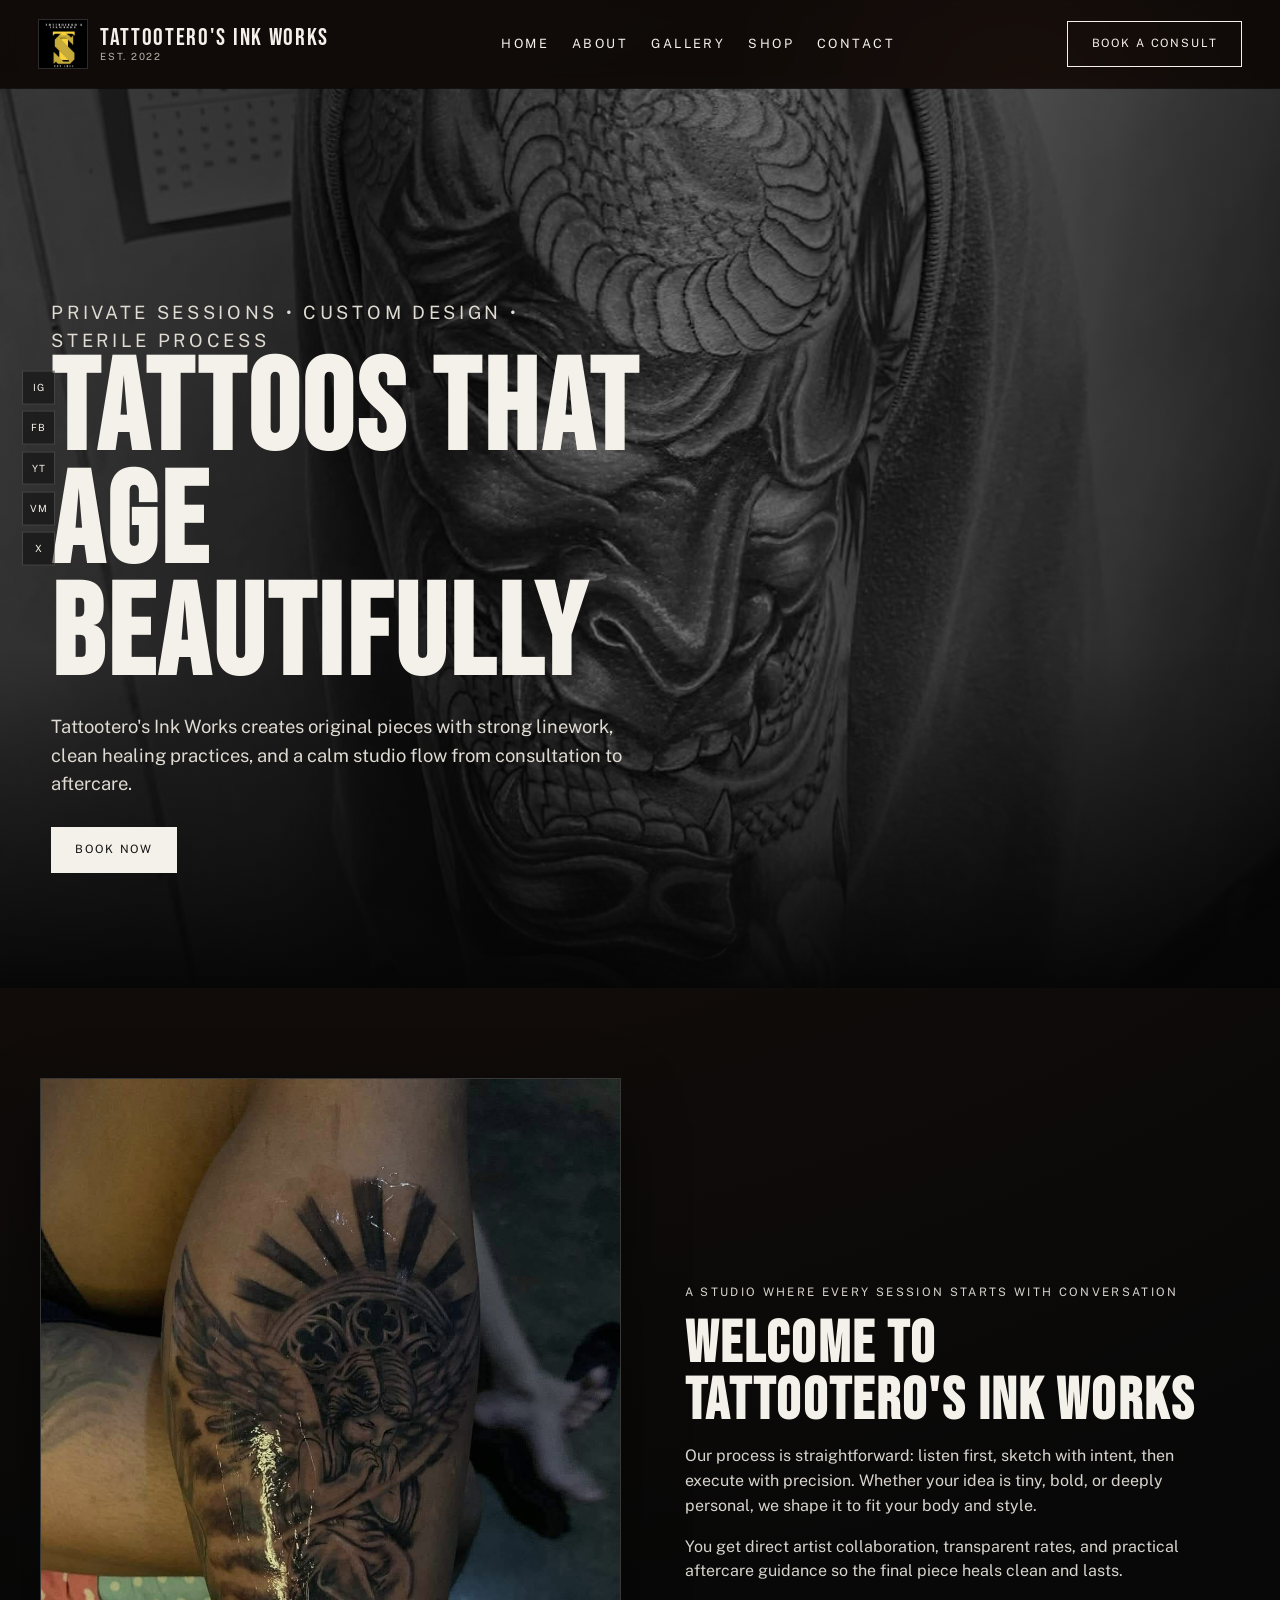
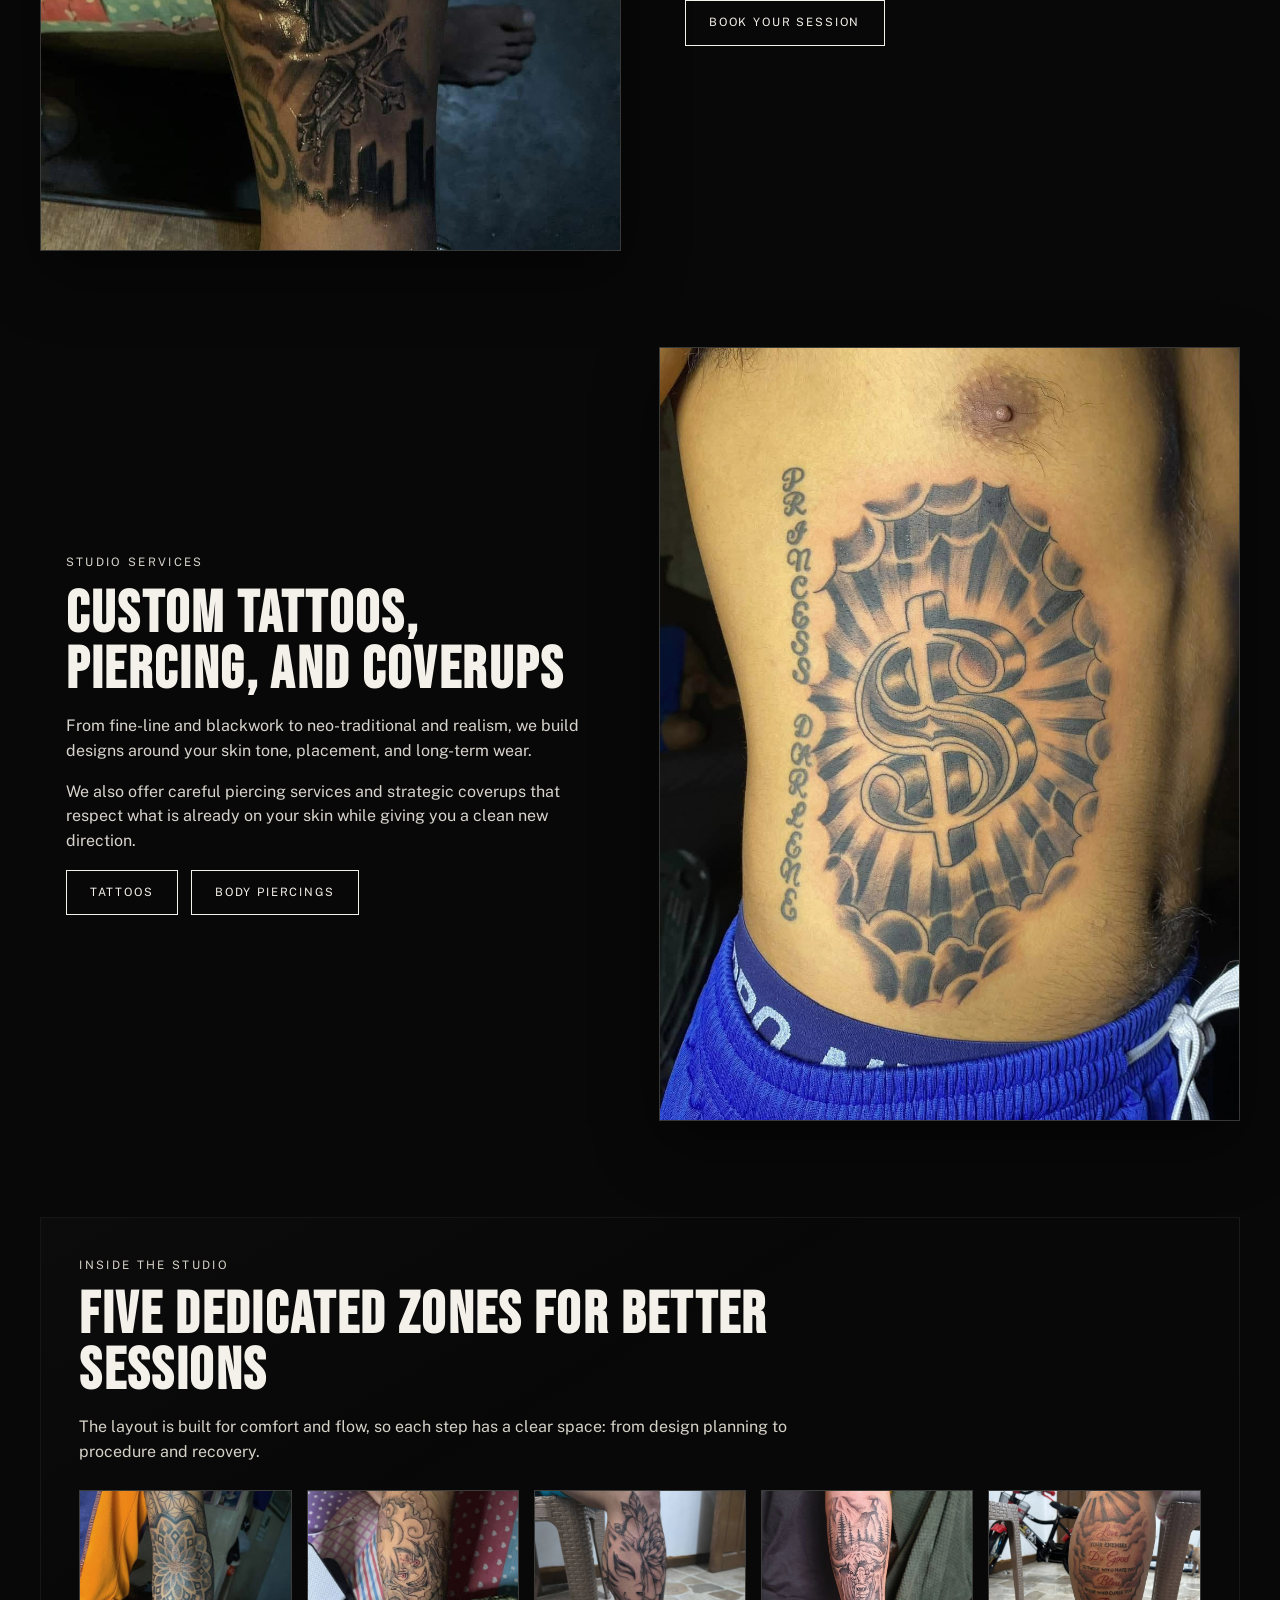
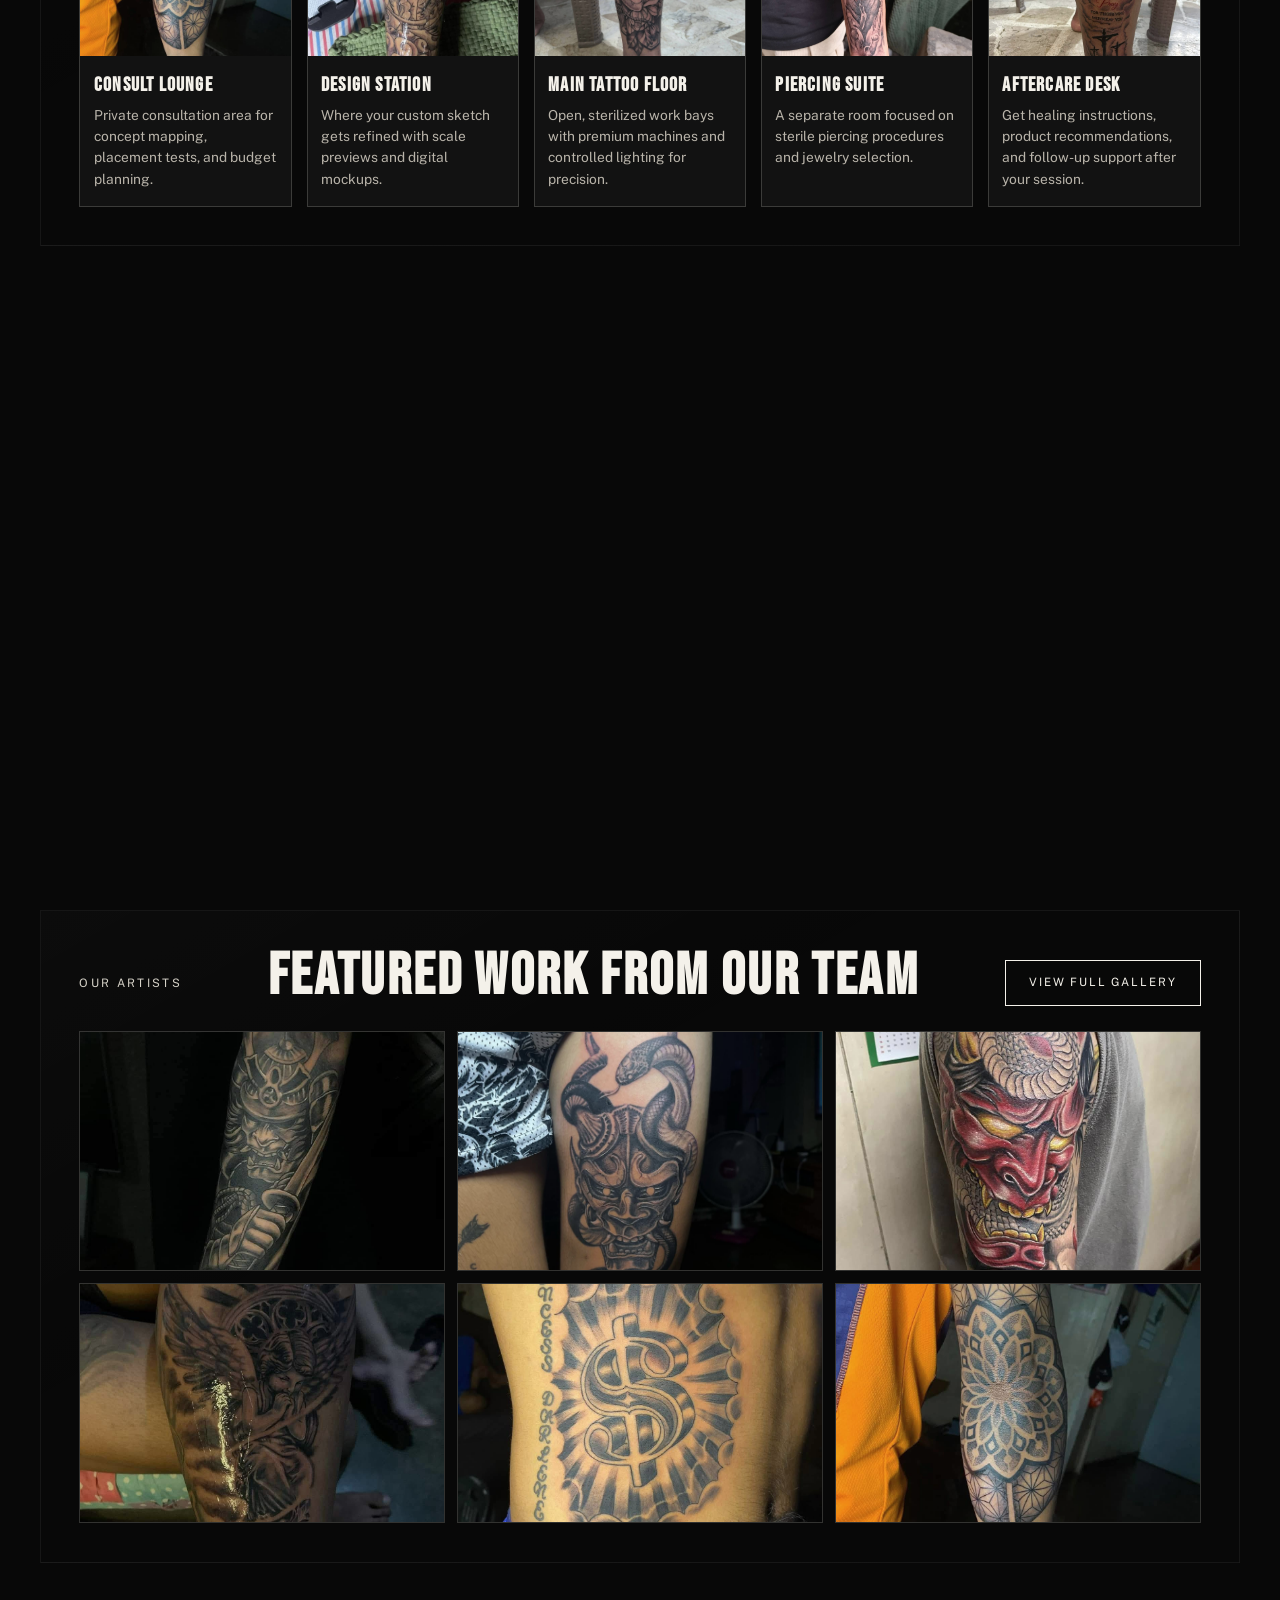
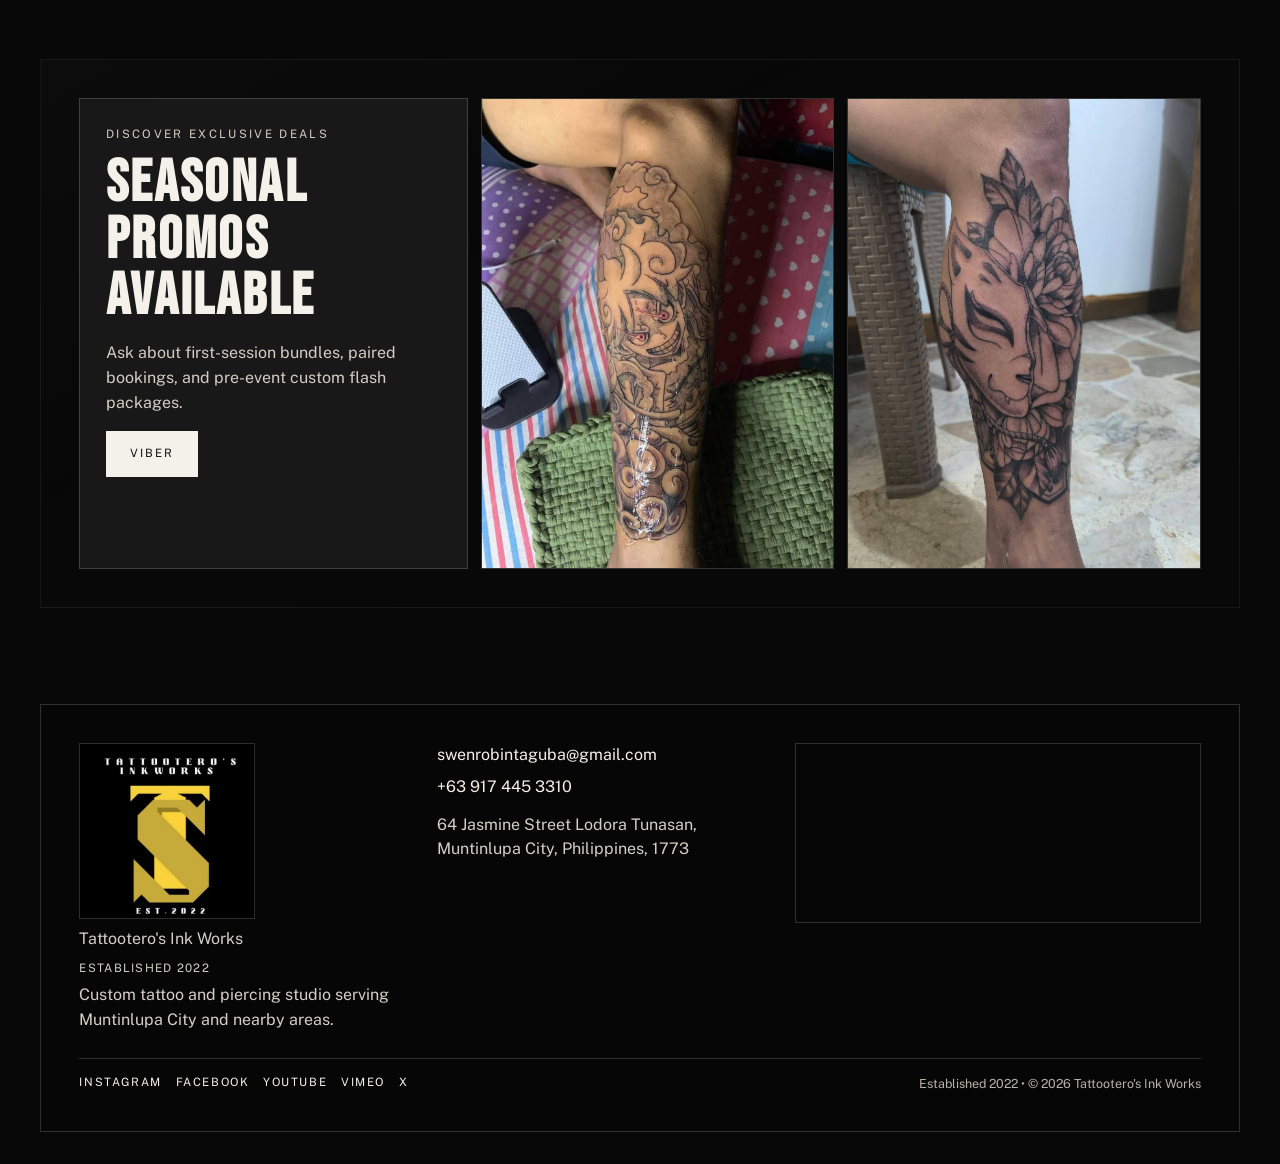
==== swen_tatts/index.html @ 1610db6c "Add files via upload" ====
<!DOCTYPE html>
<html lang="en">
<head>
  <meta charset="UTF-8" />
  <meta name="viewport" content="width=device-width, initial-scale=1.0" />
  <title>Tattootero's Ink Works</title>
  <meta name="description" content="Tattootero's Ink Works - award-winning tattoo artistry and studio services." />
  <link rel="preconnect" href="https://fonts.googleapis.com" />
  <link rel="preconnect" href="https://fonts.gstatic.com" crossorigin />
  <link href="https://fonts.googleapis.com/css2?family=Bebas+Neue&family=Public+Sans:wght@300;400;500;700&display=swap" rel="stylesheet" />
  <link rel="stylesheet" href="styles.css" />
</head>
<body>
  <div class="ambient-glow" aria-hidden="true"></div>

  <header class="site-header">
    <a class="brand" href="#home">
      <img class="brand-logo" src="images/logo.jpg" alt="Tattootero's Ink Works logo" />
      <span class="brand-text">
        <span class="brand-name">Tattootero's Ink Works</span>
        <span class="brand-est">Est. 2022</span>
      </span>
    </a>

    <button class="menu-toggle" type="button" aria-expanded="false" aria-controls="site-nav">
      <span></span>
      <span></span>
      <span></span>
      <span class="menu-label">Menu</span>
    </button>

    <nav class="site-nav" id="site-nav" aria-label="Main">
      <a href="#home">Home</a>
      <a href="#about">About</a>
      <a href="#gallery">Gallery</a>
      <a href="#shop">Shop</a>
      <a href="#contact">Contact</a>
    </nav>

    <a class="btn btn-outline header-cta" href="#contact">Book A Consult</a>
  </header>

  <ul class="social-rail" aria-label="Social links">
    <li><a href="#" aria-label="Instagram">IG</a></li>
    <li><a href="https://www.facebook.com/profile.php?id=61572030596200" aria-label="Facebook">FB</a></li>
    <li><a href="#" aria-label="YouTube">YT</a></li>
    <li><a href="#" aria-label="Vimeo">VM</a></li>
    <li><a href="#" aria-label="X">X</a></li>
  </ul>

  <main>
    <section class="hero" id="home">
      <img
        class="hero-image"
        src="images/previous%20works/1.jpg"
        alt="Studio hero visual"
      />
      <div class="hero-overlay"></div>
      <div class="hero-content">
        <p class="eyebrow">Private Sessions • Custom Design • Sterile Process</p>
        <h1>Tattoos That Age<br />Beautifully</h1>
        <p>
          Tattootero's Ink Works creates original pieces with strong linework, clean healing practices, and a calm studio flow
          from consultation to aftercare.
        </p>
        <a class="btn btn-primary" href="#contact">Book Now</a>
      </div>
    </section>

    <section class="about split reveal" id="about">
      <figure class="panel-photo">
        <img
          src="images/previous%20works/2.jpg"
          alt="Portrait in studio"
        />
      </figure>
      <div class="panel-copy">
        <p class="section-tag">A Studio Where Every Session Starts With Conversation</p>
        <h2>Welcome To Tattootero's Ink Works</h2>
        <p>
          Our process is straightforward: listen first, sketch with intent, then execute with precision. Whether your idea is tiny,
          bold, or deeply personal, we shape it to fit your body and style.
        </p>
        <p>
          You get direct artist collaboration, transparent rates, and practical aftercare guidance so the final piece heals clean and
          lasts.
        </p>
        <a class="btn btn-outline" href="#contact">Book Your Session</a>
      </div>
    </section>

    <section class="services split reverse reveal">
      <figure class="panel-photo">
        <img
          src="images/previous%20works/3.jpg"
          alt="Tattoo session close-up"
        />
      </figure>
      <div class="panel-copy">
        <p class="section-tag">Studio Services</p>
        <h2>Custom Tattoos, Piercing, And Coverups</h2>
        <p>
          From fine-line and blackwork to neo-traditional and realism, we build designs around your skin tone, placement, and long-term
          wear.
        </p>
        <p>
          We also offer careful piercing services and strategic coverups that respect what is already on your skin while giving you
          a clean new direction.
        </p>
        <div class="button-row">
          <a class="btn btn-outline" href="#gallery">Tattoos</a>
          <a class="btn btn-outline" href="#gallery">Body Piercings</a>
        </div>
      </div>
    </section>

    <section class="studios reveal" id="studios">
      <div class="section-head">
        <p class="section-tag">Inside The Studio</p>
        <h2>Five Dedicated Zones For Better Sessions</h2>
        <p>
          The layout is built for comfort and flow, so each step has a clear space: from design planning to procedure and recovery.
        </p>
      </div>

      <div class="studio-grid">
        <article class="studio-card">
          <img src="images/previous%20works/4.jpg" alt="Consult lounge" />
          <h3>Consult Lounge</h3>
          <p>Private consultation area for concept mapping, placement tests, and budget planning.</p>
        </article>
        <article class="studio-card">
          <img src="images/previous%20works/5.jpg" alt="Design station" />
          <h3>Design Station</h3>
          <p>Where your custom sketch gets refined with scale previews and digital mockups.</p>
        </article>
        <article class="studio-card">
          <img src="images/previous%20works/6.jpg" alt="Main tattoo floor" />
          <h3>Main Tattoo Floor</h3>
          <p>Open, sterilized work bays with premium machines and controlled lighting for precision.</p>
        </article>
        <article class="studio-card">
          <img src="images/previous%20works/7.jpg" alt="Piercing suite" />
          <h3>Piercing Suite</h3>
          <p>A separate room focused on sterile piercing procedures and jewelry selection.</p>
        </article>
        <article class="studio-card">
          <img src="images/previous%20works/8.jpg" alt="Aftercare counter" />
          <h3>Aftercare Desk</h3>
          <p>Get healing instructions, product recommendations, and follow-up support after your session.</p>
        </article>
      </div>
    </section>

    <section class="shop-highlight reveal" id="shop">
      <div class="shop-copy">
        <p class="section-tag">In-House Shop</p>
        <h2>Aftercare Kits, Apparel, And Gift Cards</h2>
        <p>Grab essentials that protect your new ink and limited merch drops made for collectors.</p>
        <a class="btn btn-primary" href="#contact">Shop</a>
      </div>
      <div class="shop-mosaic">
        <img src="images/previous%20works/9.jpg" alt="Merch display" />
        <img src="images/previous%20works/10.jpg" alt="Aftercare products" />
        <img src="images/previous%20works/11.jpg" alt="Ink and accessories" />
        <img src="images/previous%20works/12.jpg" alt="Retail shelf" />
      </div>
    </section>

    <section class="artists reveal" id="gallery">
      <div class="section-head artists-head">
        <p class="section-tag">Our Artists</p>
        <h2>Featured Work From Our Team</h2>
        <a class="btn btn-outline" href="#">View Full Gallery</a>
      </div>
      <div class="artist-grid">
        <img src="images/previous%20works/13.jpg" alt="Tattoo artwork 1" />
        <img src="images/previous%20works/14.jpg" alt="Tattoo artwork 2" />
        <img src="images/previous%20works/1.jpg" alt="Tattoo artwork 3" />
        <img src="images/previous%20works/2.jpg" alt="Tattoo artwork 4" />
        <img src="images/previous%20works/3.jpg" alt="Tattoo artwork 5" />
        <img src="images/previous%20works/4.jpg" alt="Tattoo artwork 6" />
      </div>
    </section>

    <section class="promo reveal">
      <div class="promo-card">
        <p class="section-tag">Discover Exclusive Deals</p>
        <h2>Seasonal Promos Available</h2>
        <p>Ask about first-session bundles, paired bookings, and pre-event custom flash packages.</p>
        <a class="btn btn-primary" href="tel:+639174453310">Viber</a>
      </div>
      <img src="images/previous%20works/5.jpg" alt="Tattoo promo visual" />
      <img src="images/previous%20works/6.jpg" alt="Tattoo promo visual 2" />
    </section>
  </main>

  <footer class="site-footer" id="contact">
    <div class="footer-brand">
      <img class="brand-logo footer-logo" src="images/logo.jpg" alt="Tattootero's Ink Works logo" />
      <p>Tattootero's Ink Works</p>
      <p class="footer-est">Established 2022</p>
      <p class="footer-small">Custom tattoo and piercing studio serving Muntinlupa City and nearby areas.</p>
    </div>

    <div class="footer-contact">
      <a href="mailto:swenrobintaguba@gmail.com">swenrobintaguba@gmail.com</a>
      <a href="tel:+639174453310">+63 917 445 3310</a>
      <p>64 Jasmine Street Lodora Tunasan, Muntinlupa City, Philippines, 1773</p>
    </div>

    <iframe
      title="Studio location map"
      src="https://www.google.com/maps?q=64%20Jasmine%20Street%20Lodora%20Tunasan%20Muntinlupa%20City%20Philippines%201773&output=embed"
      loading="lazy"
      referrerpolicy="no-referrer-when-downgrade"
    ></iframe>

    <div class="footer-meta">
      <ul aria-label="Social links">
        <li><a href="#">Instagram</a></li>
        <li><a href="https://www.facebook.com/profile.php?id=61572030596200">Facebook</a></li>
        <li><a href="#">YouTube</a></li>
        <li><a href="#">Vimeo</a></li>
        <li><a href="#">X</a></li>
      </ul>
      <p>Established 2022 • © <span id="year"></span> Tattootero's Ink Works</p>
    </div>
  </footer>

  <script src="script.js"></script>
</body>
</html>
---- swen_tatts/styles.css ----
:root {
  --bg: #080808;
  --panel: #121212;
  --panel-soft: #181818;
  --ink: #f4f1ea;
  --muted: #b9b4aa;
  --accent: #be623c;
  --line: rgba(244, 241, 234, 0.18);
  --shadow: 0 24px 60px rgba(0, 0, 0, 0.45);
  --display: "Bebas Neue", Impact, sans-serif;
  --body: "Public Sans", "Segoe UI", sans-serif;
}

* {
  box-sizing: border-box;
}

html {
  scroll-behavior: smooth;
}

body {
  margin: 0;
  font-family: var(--body);
  color: var(--ink);
  background: radial-gradient(circle at 20% -10%, #26160f 0%, var(--bg) 34%),
    linear-gradient(130deg, #0d0d0d 0%, #050505 60%);
  line-height: 1.55;
  overflow-x: hidden;
}

img {
  max-width: 100%;
  display: block;
}

a {
  color: inherit;
  text-decoration: none;
}

.ambient-glow {
  position: fixed;
  inset: 0;
  pointer-events: none;
  background:
    radial-gradient(circle at 80% 12%, rgba(190, 98, 60, 0.15), transparent 24%),
    radial-gradient(circle at 8% 70%, rgba(190, 98, 60, 0.08), transparent 28%);
  z-index: -1;
}

.site-header {
  position: fixed;
  top: 0;
  left: 0;
  width: 100%;
  display: grid;
  grid-template-columns: auto 1fr auto;
  align-items: center;
  gap: 1.2rem;
  padding: 1.2rem clamp(1.1rem, 3vw, 3.2rem);
  border-bottom: 1px solid transparent;
  background: rgba(7, 7, 7, 0.55);
  backdrop-filter: blur(8px);
  z-index: 30;
  transition: border-color 0.25s ease, background-color 0.25s ease;
}

.site-header.scrolled {
  background: rgba(5, 5, 5, 0.88);
  border-bottom-color: var(--line);
}

.brand {
  display: inline-flex;
  align-items: center;
  gap: 0.75rem;
  letter-spacing: 0.04em;
}

.brand-logo {
  display: block;
  width: 3.1rem;
  aspect-ratio: 1;
  object-fit: cover;
  border: 1px solid var(--line);
  background: #000;
}

.brand-text {
  display: grid;
  gap: 0.1rem;
  line-height: 1;
}

.brand-name {
  font-family: var(--display);
  font-size: clamp(1.15rem, 1.9vw, 1.5rem);
  letter-spacing: 0.07em;
}

.brand-est {
  text-transform: uppercase;
  letter-spacing: 0.18em;
  font-size: 0.62rem;
  color: var(--muted);
}

.site-nav {
  justify-self: center;
  display: inline-flex;
  align-items: center;
  gap: clamp(0.8rem, 1.8vw, 2rem);
  text-transform: uppercase;
  font-size: 0.8rem;
  letter-spacing: 0.19em;
}

.site-nav a {
  position: relative;
  padding: 0.3rem 0;
}

.site-nav a::after {
  content: "";
  position: absolute;
  left: 0;
  bottom: 0;
  width: 100%;
  height: 1px;
  background: var(--ink);
  transform: scaleX(0);
  transform-origin: left;
  transition: transform 0.25s ease;
}

.site-nav a:hover::after,
.site-nav a:focus-visible::after {
  transform: scaleX(1);
}

.menu-toggle {
  display: none;
  background: none;
  border: 0;
  color: var(--ink);
  padding: 0.2rem;
  align-items: center;
  gap: 0.35rem;
  cursor: pointer;
}

.menu-toggle span {
  display: block;
  width: 1.4rem;
  height: 2px;
  background: var(--ink);
}

.menu-toggle .menu-label {
  width: auto;
  height: auto;
  background: none;
  font-size: 0.78rem;
  text-transform: uppercase;
  letter-spacing: 0.12em;
}

.btn {
  display: inline-block;
  border: 1px solid var(--ink);
  padding: 0.8rem 1.45rem;
  text-transform: uppercase;
  letter-spacing: 0.16em;
  font-size: 0.72rem;
  transition: transform 0.2s ease, background-color 0.2s ease, border-color 0.2s ease;
}

.btn:hover,
.btn:focus-visible {
  transform: translateY(-2px);
}

.btn-primary {
  background: var(--ink);
  color: #111;
  border-color: var(--ink);
}

.btn-primary:hover,
.btn-primary:focus-visible {
  background: var(--accent);
  border-color: var(--accent);
  color: var(--ink);
}

.btn-outline {
  background: transparent;
  color: var(--ink);
}

.header-cta {
  justify-self: end;
}

.social-rail {
  list-style: none;
  margin: 0;
  padding: 0;
  position: fixed;
  top: 52%;
  left: clamp(0.4rem, 1.7vw, 1.6rem);
  transform: translateY(-50%);
  z-index: 20;
  display: grid;
  gap: 0.42rem;
}

.social-rail a {
  width: 2.1rem;
  aspect-ratio: 1;
  border: 1px solid var(--line);
  display: grid;
  place-items: center;
  font-size: 0.62rem;
  letter-spacing: 0.08em;
  background: rgba(10, 10, 10, 0.5);
  transition: border-color 0.2s ease, color 0.2s ease, transform 0.2s ease;
}

.social-rail a:hover,
.social-rail a:focus-visible {
  border-color: var(--accent);
  color: var(--accent);
  transform: translateX(3px);
}

main {
  padding-top: 5.5rem;
}

section {
  width: min(1200px, calc(100% - 2rem));
  margin-inline: auto;
  margin-bottom: clamp(4rem, 8vw, 6rem);
}

.hero {
  position: relative;
  width: 100%;
  max-width: none;
  min-height: min(100vh, 900px);
  margin-bottom: clamp(4.5rem, 7vw, 6rem);
  display: grid;
  align-items: end;
  padding: clamp(5rem, 9vw, 8rem) clamp(1rem, 4vw, 5.8rem);
  isolation: isolate;
  overflow: hidden;
}

.hero::after {
  content: "";
  position: absolute;
  inset: auto 0 0;
  height: 38%;
  background: linear-gradient(180deg, transparent 0%, rgba(5, 5, 5, 0.95) 100%);
  z-index: -1;
}

.hero-image,
.hero-overlay {
  position: absolute;
  inset: 0;
  width: 100%;
  height: 100%;
}

.hero-image {
  object-fit: cover;
  filter: grayscale(100%) contrast(1.05);
  z-index: -3;
}

.hero-overlay {
  z-index: -2;
  background: linear-gradient(100deg, rgba(6, 6, 6, 0.78) 20%, rgba(6, 6, 6, 0.55) 50%, rgba(6, 6, 6, 0.86) 100%);
}

.hero-content {
  max-width: 760px;
}

.eyebrow,
.section-tag {
  margin: 0 0 0.85rem;
  text-transform: uppercase;
  font-size: 0.73rem;
  letter-spacing: 0.2em;
  color: var(--muted);
}

.hero h1 {
  margin: 0;
  font-family: var(--display);
  text-transform: uppercase;
  font-size: clamp(3.2rem, 10vw, 8.2rem);
  line-height: 0.88;
  letter-spacing: 0.03em;
  text-wrap: balance;
}

.hero p {
  margin: 1.2rem 0 0;
  width: min(52ch, 100%);
  font-size: clamp(0.98rem, 1.45vw, 1.15rem);
  color: #dfdbd2;
}

.hero .btn {
  margin-top: 1.8rem;
}

.split {
  display: grid;
  grid-template-columns: 1fr 1fr;
  gap: clamp(1.3rem, 3vw, 3rem);
  align-items: center;
}

.split.reverse {
  direction: rtl;
}

.split.reverse > * {
  direction: ltr;
}

.panel-photo {
  margin: 0;
  min-height: 420px;
  border: 1px solid var(--line);
  background: #0f0f0f;
  overflow: hidden;
  box-shadow: var(--shadow);
}

.panel-photo img {
  width: 100%;
  height: 100%;
  object-fit: cover;
  filter: saturate(0.82);
}

.panel-copy {
  padding: clamp(1rem, 2vw, 1.8rem);
}

.panel-copy h2,
.section-head h2,
.shop-copy h2,
.promo-card h2 {
  margin: 0 0 0.9rem;
  font-family: var(--display);
  text-transform: uppercase;
  letter-spacing: 0.04em;
  font-size: clamp(2rem, 5vw, 3.7rem);
  line-height: 0.95;
}

.panel-copy p {
  margin: 0 0 1rem;
  color: #d8d4cd;
}

.button-row {
  display: flex;
  gap: 0.8rem;
  flex-wrap: wrap;
}

.studios,
.artists,
.shop-highlight,
.promo {
  background: linear-gradient(150deg, rgba(255, 255, 255, 0.02), transparent 40%);
  border: 1px solid rgba(255, 255, 255, 0.06);
  padding: clamp(1.3rem, 3vw, 2.5rem);
}

.section-head {
  max-width: 740px;
  margin-bottom: 1.6rem;
}

.section-head p {
  margin-top: 0;
  color: #d6d2c8;
}

.studio-grid {
  display: grid;
  grid-template-columns: repeat(5, minmax(0, 1fr));
  gap: 0.9rem;
}

.studio-card {
  background: var(--panel);
  border: 1px solid var(--line);
  overflow: hidden;
}

.studio-card img {
  height: 165px;
  width: 100%;
  object-fit: cover;
  filter: grayscale(15%);
}

.studio-card h3 {
  margin: 0.85rem 0 0.25rem;
  padding-inline: 0.85rem;
  font-family: var(--display);
  letter-spacing: 0.06em;
  font-size: 1.25rem;
  text-transform: uppercase;
}

.studio-card p {
  margin: 0 0 1rem;
  padding-inline: 0.85rem;
  color: var(--muted);
  font-size: 0.86rem;
}

.shop-highlight {
  display: grid;
  grid-template-columns: 0.95fr 1.05fr;
  gap: 1.4rem;
  align-items: center;
}

.shop-copy p {
  color: #d6d1c8;
}

.shop-mosaic {
  display: grid;
  grid-template-columns: repeat(2, minmax(0, 1fr));
  gap: 0.8rem;
}

.shop-mosaic img {
  height: 190px;
  width: 100%;
  object-fit: cover;
  border: 1px solid var(--line);
}

.artists-head {
  display: flex;
  align-items: end;
  justify-content: space-between;
  gap: 1rem;
  max-width: none;
}

.artists-head h2 {
  margin-bottom: 0;
}

.artist-grid {
  display: grid;
  grid-template-columns: repeat(3, minmax(0, 1fr));
  gap: 0.75rem;
}

.artist-grid img {
  height: 240px;
  width: 100%;
  object-fit: cover;
  border: 1px solid var(--line);
  filter: grayscale(14%);
}

.promo {
  display: grid;
  grid-template-columns: 1.1fr 1fr 1fr;
  gap: 0.8rem;
  align-items: stretch;
}

.promo-card {
  background: var(--panel-soft);
  border: 1px solid var(--line);
  padding: clamp(1rem, 2vw, 1.7rem);
}

.promo p {
  color: #d2cec4;
}

.promo img {
  width: 100%;
  min-height: 100%;
  object-fit: cover;
  border: 1px solid var(--line);
}

.site-footer {
  width: min(1200px, calc(100% - 2rem));
  margin: 0 auto 2rem;
  padding: clamp(1.4rem, 3vw, 2.6rem);
  border: 1px solid var(--line);
  display: grid;
  grid-template-columns: 1fr 1fr 1.2fr;
  gap: 1.2rem;
  background: rgba(7, 7, 7, 0.7);
}

.footer-brand p,
.footer-contact p {
  margin: 0.4rem 0;
  color: #d5d0c7;
}

.footer-logo {
  width: min(11rem, 100%);
  height: auto;
  margin-bottom: 0.5rem;
}

.footer-est {
  letter-spacing: 0.11em;
  text-transform: uppercase;
  font-size: 0.73rem;
  color: var(--muted);
}

.footer-small {
  max-width: 34ch;
  color: var(--muted);
}

.footer-contact {
  display: grid;
  align-content: start;
  gap: 0.35rem;
}

.footer-contact a {
  width: fit-content;
  border-bottom: 1px solid transparent;
}

.footer-contact a:hover,
.footer-contact a:focus-visible {
  border-bottom-color: var(--accent);
}

.site-footer iframe {
  width: 100%;
  min-height: 180px;
  border: 1px solid var(--line);
  filter: grayscale(100%) contrast(0.95);
}

.footer-meta {
  grid-column: 1 / -1;
  border-top: 1px solid var(--line);
  padding-top: 0.9rem;
  display: flex;
  align-items: center;
  justify-content: space-between;
  gap: 0.9rem;
}

.footer-meta ul {
  margin: 0;
  padding: 0;
  list-style: none;
  display: flex;
  gap: 0.85rem;
  flex-wrap: wrap;
}

.footer-meta li {
  text-transform: uppercase;
  font-size: 0.72rem;
  letter-spacing: 0.14em;
}

.footer-meta p {
  margin: 0;
  font-size: 0.78rem;
  color: var(--muted);
}

.reveal {
  opacity: 1;
  transform: translateY(0);
  transition: opacity 0.7s ease, transform 0.7s ease;
}

.js .reveal {
  opacity: 0;
  transform: translateY(36px);
}

.js .reveal.in-view {
  opacity: 1;
  transform: translateY(0);
}

.hero-content > * {
  opacity: 0;
  transform: translateY(20px);
  transition: transform 0.55s ease, opacity 0.55s ease;
}

body.loaded .hero-content > * {
  opacity: 1;
  transform: translateY(0);
}

body.loaded .hero-content > *:nth-child(1) {
  transition-delay: 0.08s;
}

body.loaded .hero-content > *:nth-child(2) {
  transition-delay: 0.16s;
}

body.loaded .hero-content > *:nth-child(3) {
  transition-delay: 0.24s;
}

body.loaded .hero-content > *:nth-child(4) {
  transition-delay: 0.32s;
}

@media (max-width: 1100px) {
  .studio-grid {
    grid-template-columns: repeat(3, minmax(0, 1fr));
  }

  .promo {
    grid-template-columns: 1fr;
  }

  .promo img {
    height: 260px;
  }

  .site-footer {
    grid-template-columns: 1fr 1fr;
  }
}

@media (max-width: 860px) {
  .site-header {
    grid-template-columns: auto auto;
  }

  .menu-toggle {
    display: inline-flex;
    justify-self: end;
    flex-direction: column;
  }

  .brand-est {
    display: none;
  }

  .header-cta {
    display: none;
  }

  .site-nav {
    position: absolute;
    left: 0;
    top: 100%;
    width: 100%;
    background: rgba(5, 5, 5, 0.97);
    border-bottom: 1px solid var(--line);
    display: grid;
    justify-items: start;
    gap: 0;
    max-height: 0;
    overflow: hidden;
    transition: max-height 0.35s ease;
  }

  .site-nav a {
    width: 100%;
    padding: 0.95rem 1.15rem;
    border-top: 1px solid rgba(255, 255, 255, 0.08);
  }

  .site-nav.open {
    max-height: 340px;
  }

  .hero {
    min-height: 85vh;
  }

  .split,
  .shop-highlight,
  .artists-head,
  .artist-grid,
  .site-footer {
    grid-template-columns: 1fr;
  }

  .artists-head {
    align-items: start;
  }

  .studio-grid {
    grid-template-columns: repeat(2, minmax(0, 1fr));
  }

  .social-rail {
    left: auto;
    right: 0.7rem;
    top: auto;
    bottom: 0.8rem;
    transform: none;
    display: flex;
  }

  .social-rail a {
    width: 1.7rem;
  }
}

@media (max-width: 540px) {
  main {
    padding-top: 4.8rem;
  }

  section {
    width: min(1200px, calc(100% - 1.1rem));
    margin-bottom: 2.9rem;
  }

  .hero h1 {
    font-size: clamp(2.6rem, 16vw, 4rem);
  }

  .brand-logo {
    width: 2.55rem;
  }

  .brand-name {
    font-size: 0.95rem;
    letter-spacing: 0.05em;
  }

  .panel-photo {
    min-height: 280px;
  }

  .studio-grid {
    grid-template-columns: 1fr;
  }

  .artist-grid img,
  .promo img {
    height: 190px;
  }
}
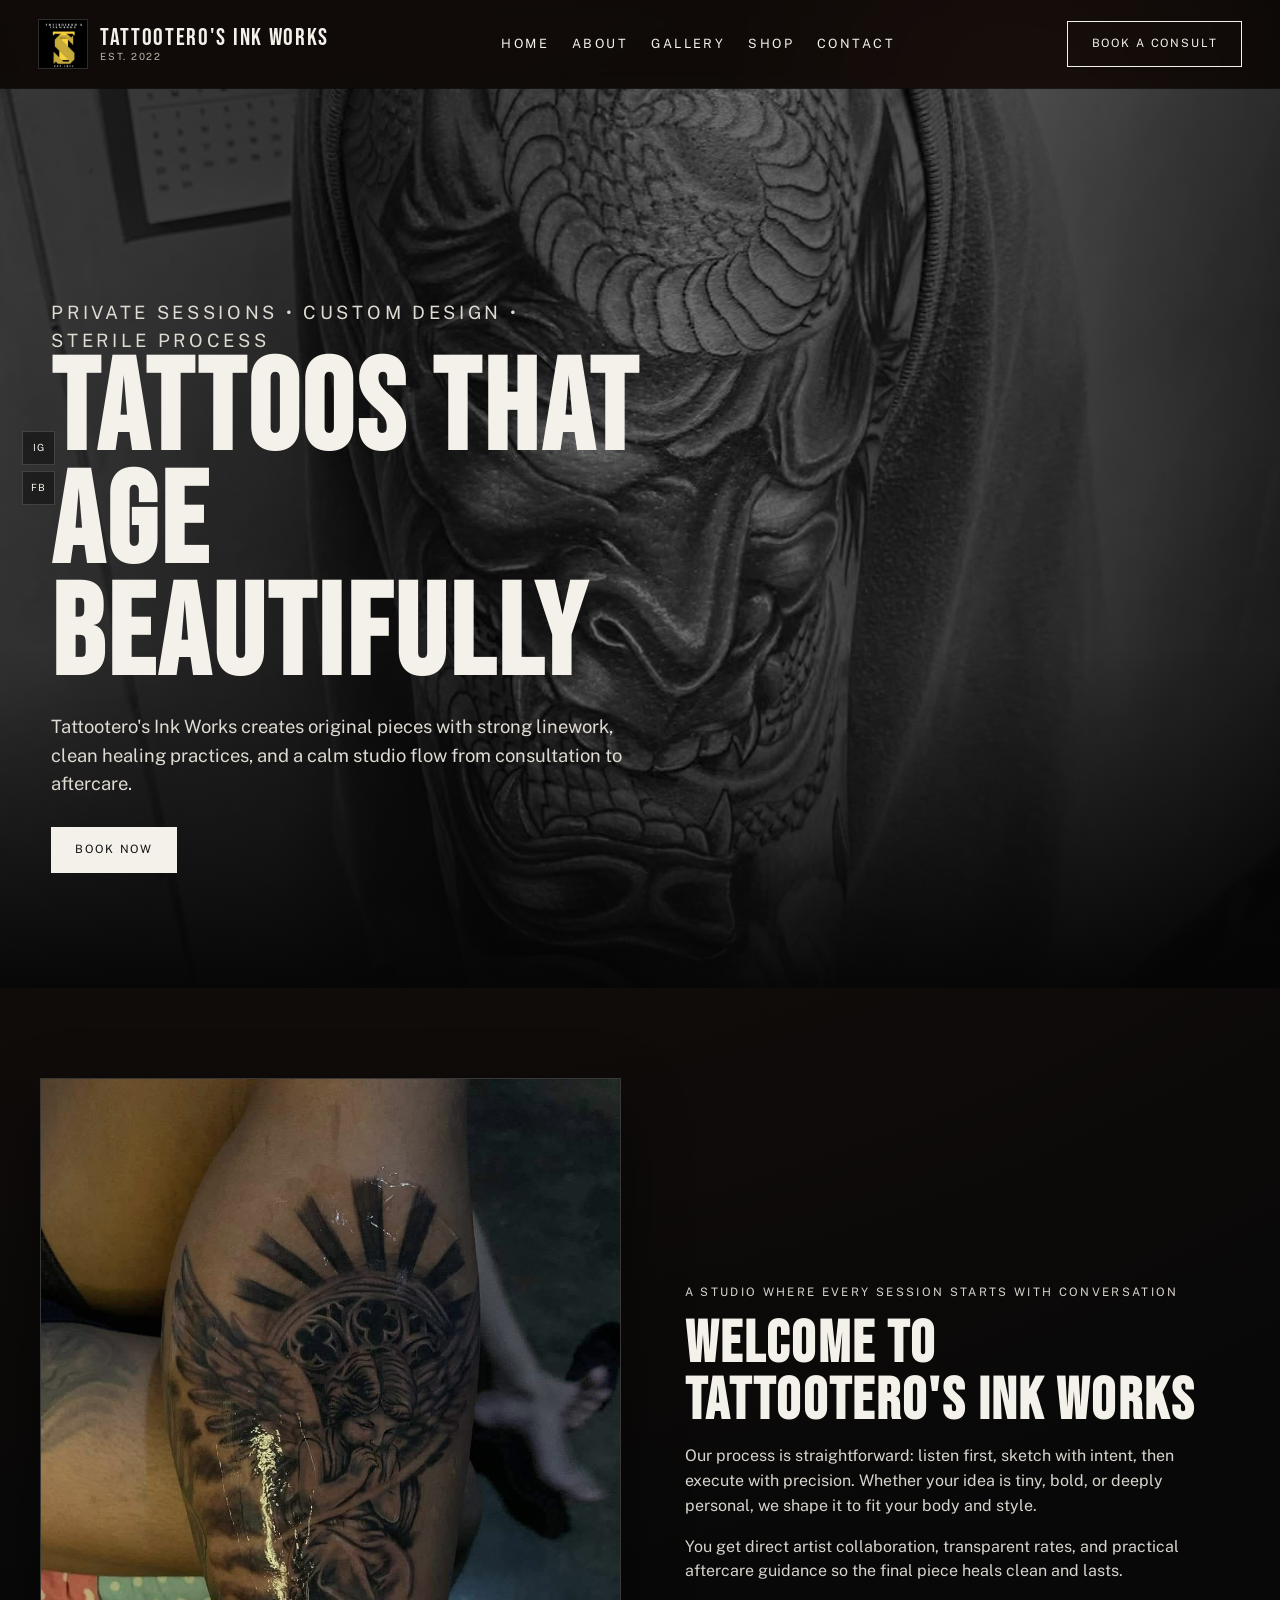
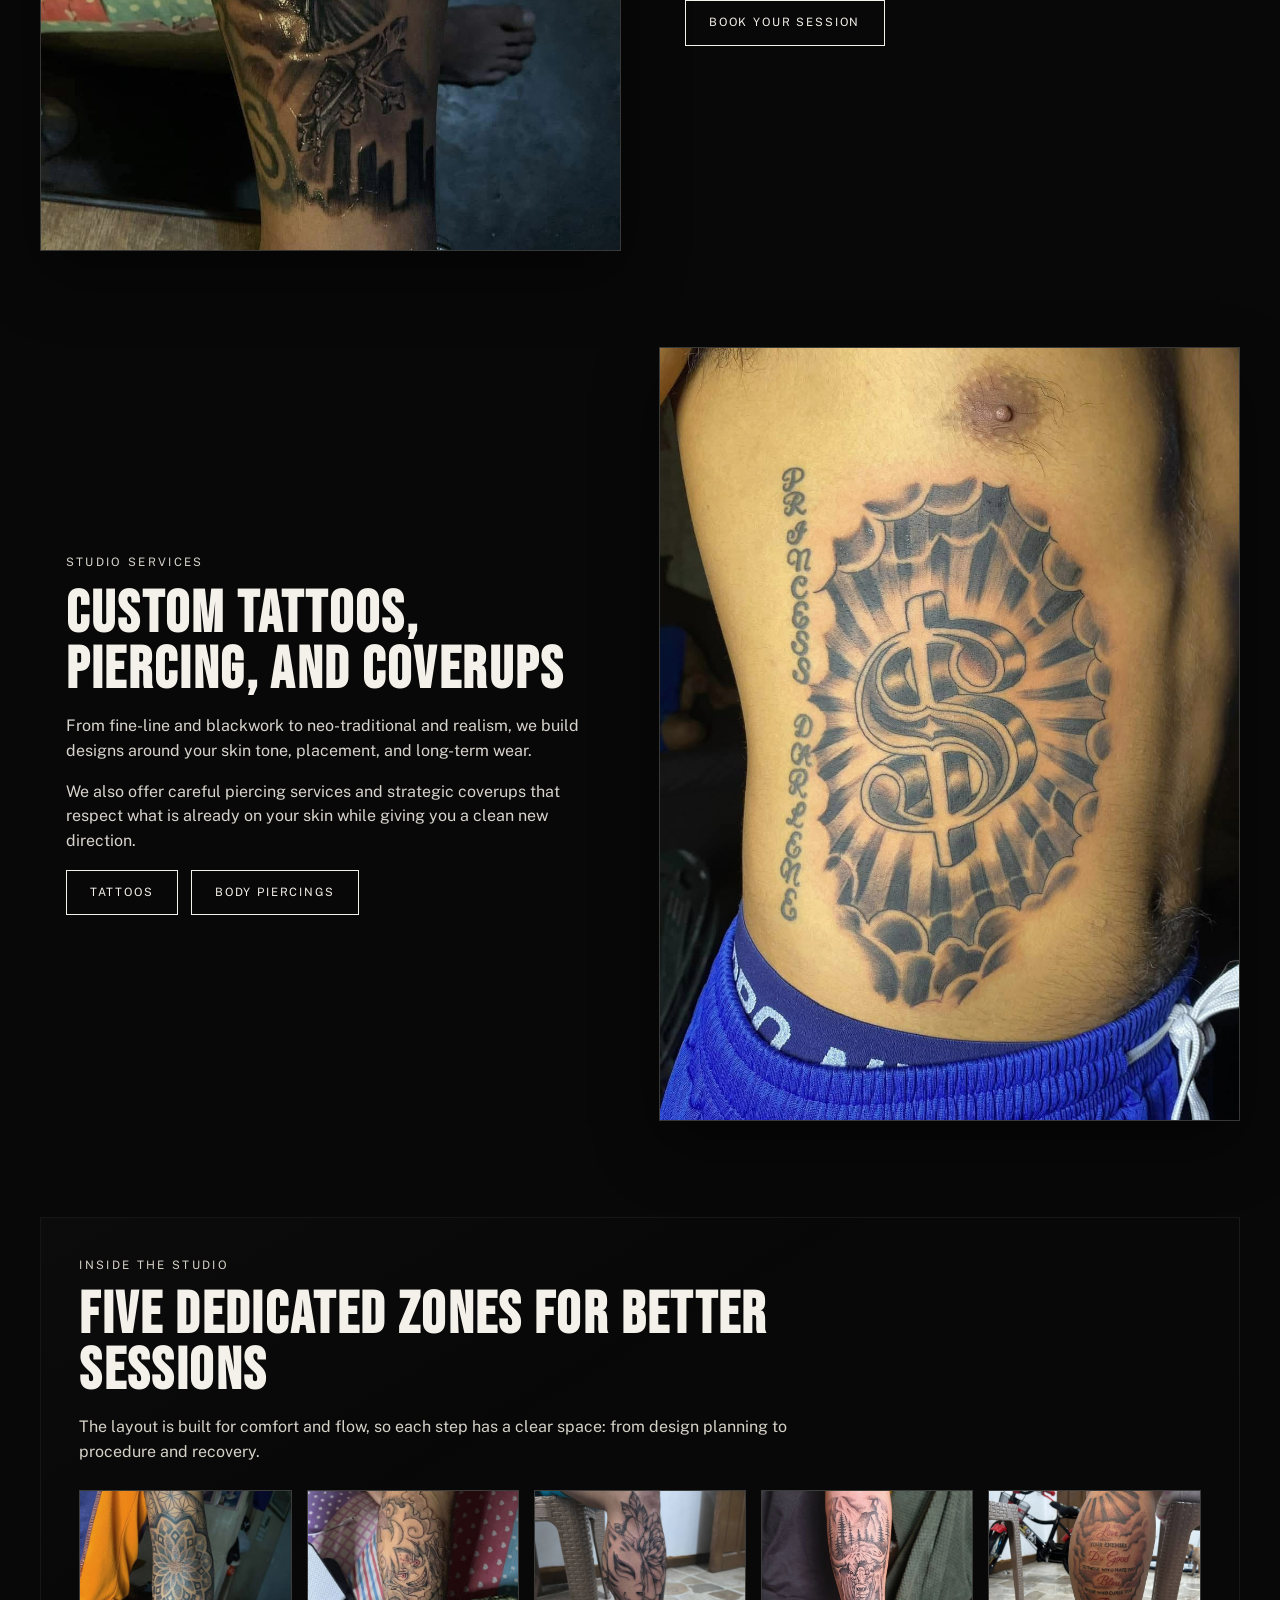
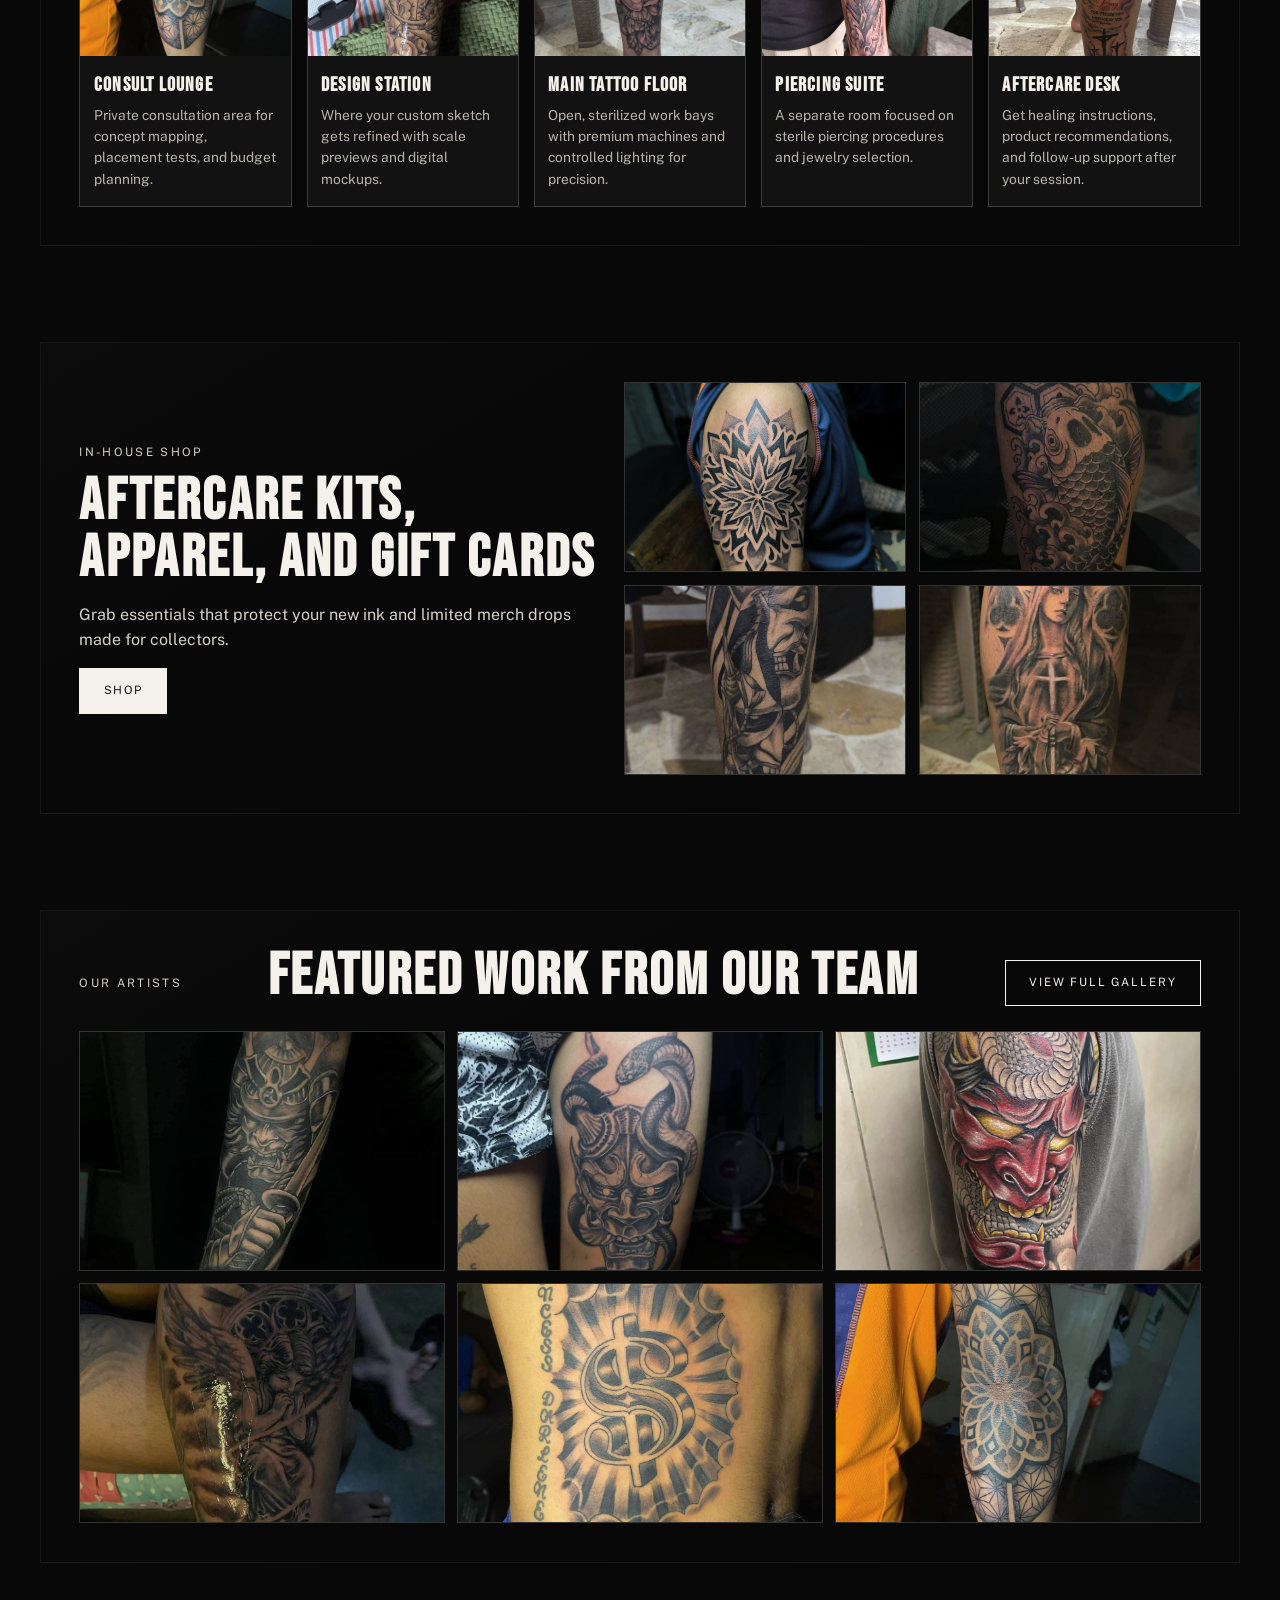
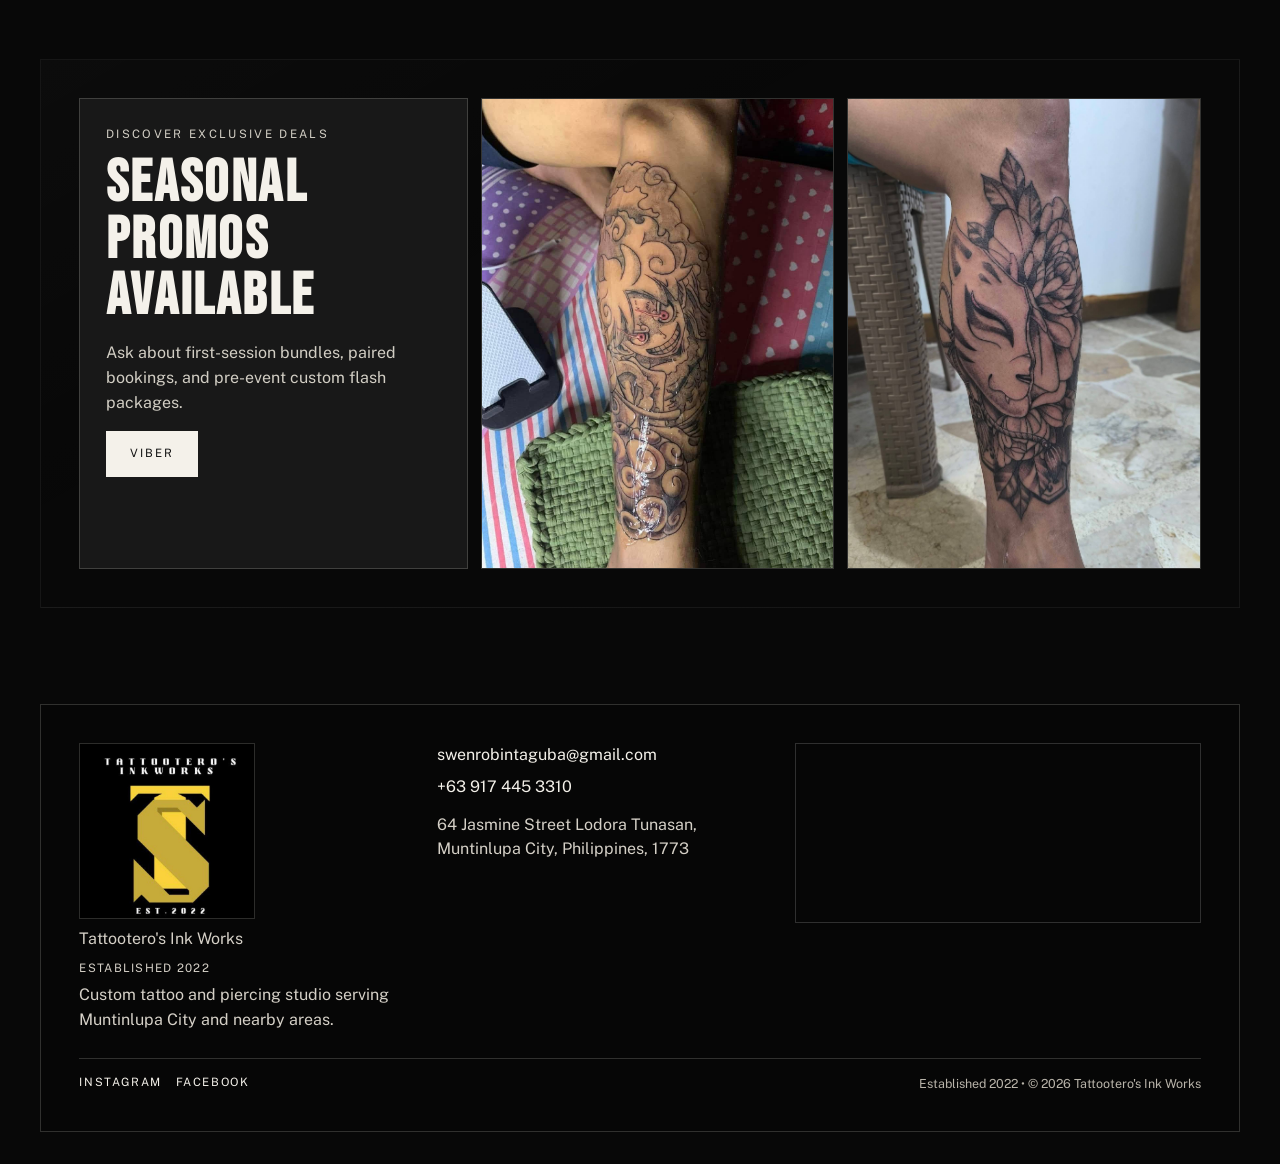
==== commit 5b9564aa: "Update navigation links and add shop page; remove unused images and scripts" ====
--- a/swen_tatts/index.html
+++ b/swen_tatts/index.html
@@ -33,7 +33,7 @@
       <a href="#home">Home</a>
       <a href="#about">About</a>
       <a href="#gallery">Gallery</a>
-      <a href="#shop">Shop</a>
+      <a href="shop.html">Shop</a>
       <a href="#contact">Contact</a>
     </nav>
 
@@ -41,11 +41,8 @@
   </header>
 
   <ul class="social-rail" aria-label="Social links">
-    <li><a href="#" aria-label="Instagram">IG</a></li>
+    <li><a href="https://www.instagram.com/tattoteros.inkworks" aria-label="Instagram">IG</a></li>
     <li><a href="https://www.facebook.com/profile.php?id=61572030596200" aria-label="Facebook">FB</a></li>
-    <li><a href="#" aria-label="YouTube">YT</a></li>
-    <li><a href="#" aria-label="Vimeo">VM</a></li>
-    <li><a href="#" aria-label="X">X</a></li>
   </ul>
 
   <main>
@@ -218,11 +215,8 @@
 
     <div class="footer-meta">
       <ul aria-label="Social links">
-        <li><a href="#">Instagram</a></li>
+        <li><a href="https://www.instagram.com/tattoteros.inkworks">Instagram</a></li>
         <li><a href="https://www.facebook.com/profile.php?id=61572030596200">Facebook</a></li>
-        <li><a href="#">YouTube</a></li>
-        <li><a href="#">Vimeo</a></li>
-        <li><a href="#">X</a></li>
       </ul>
       <p>Established 2022 • © <span id="year"></span> Tattootero's Ink Works</p>
     </div>
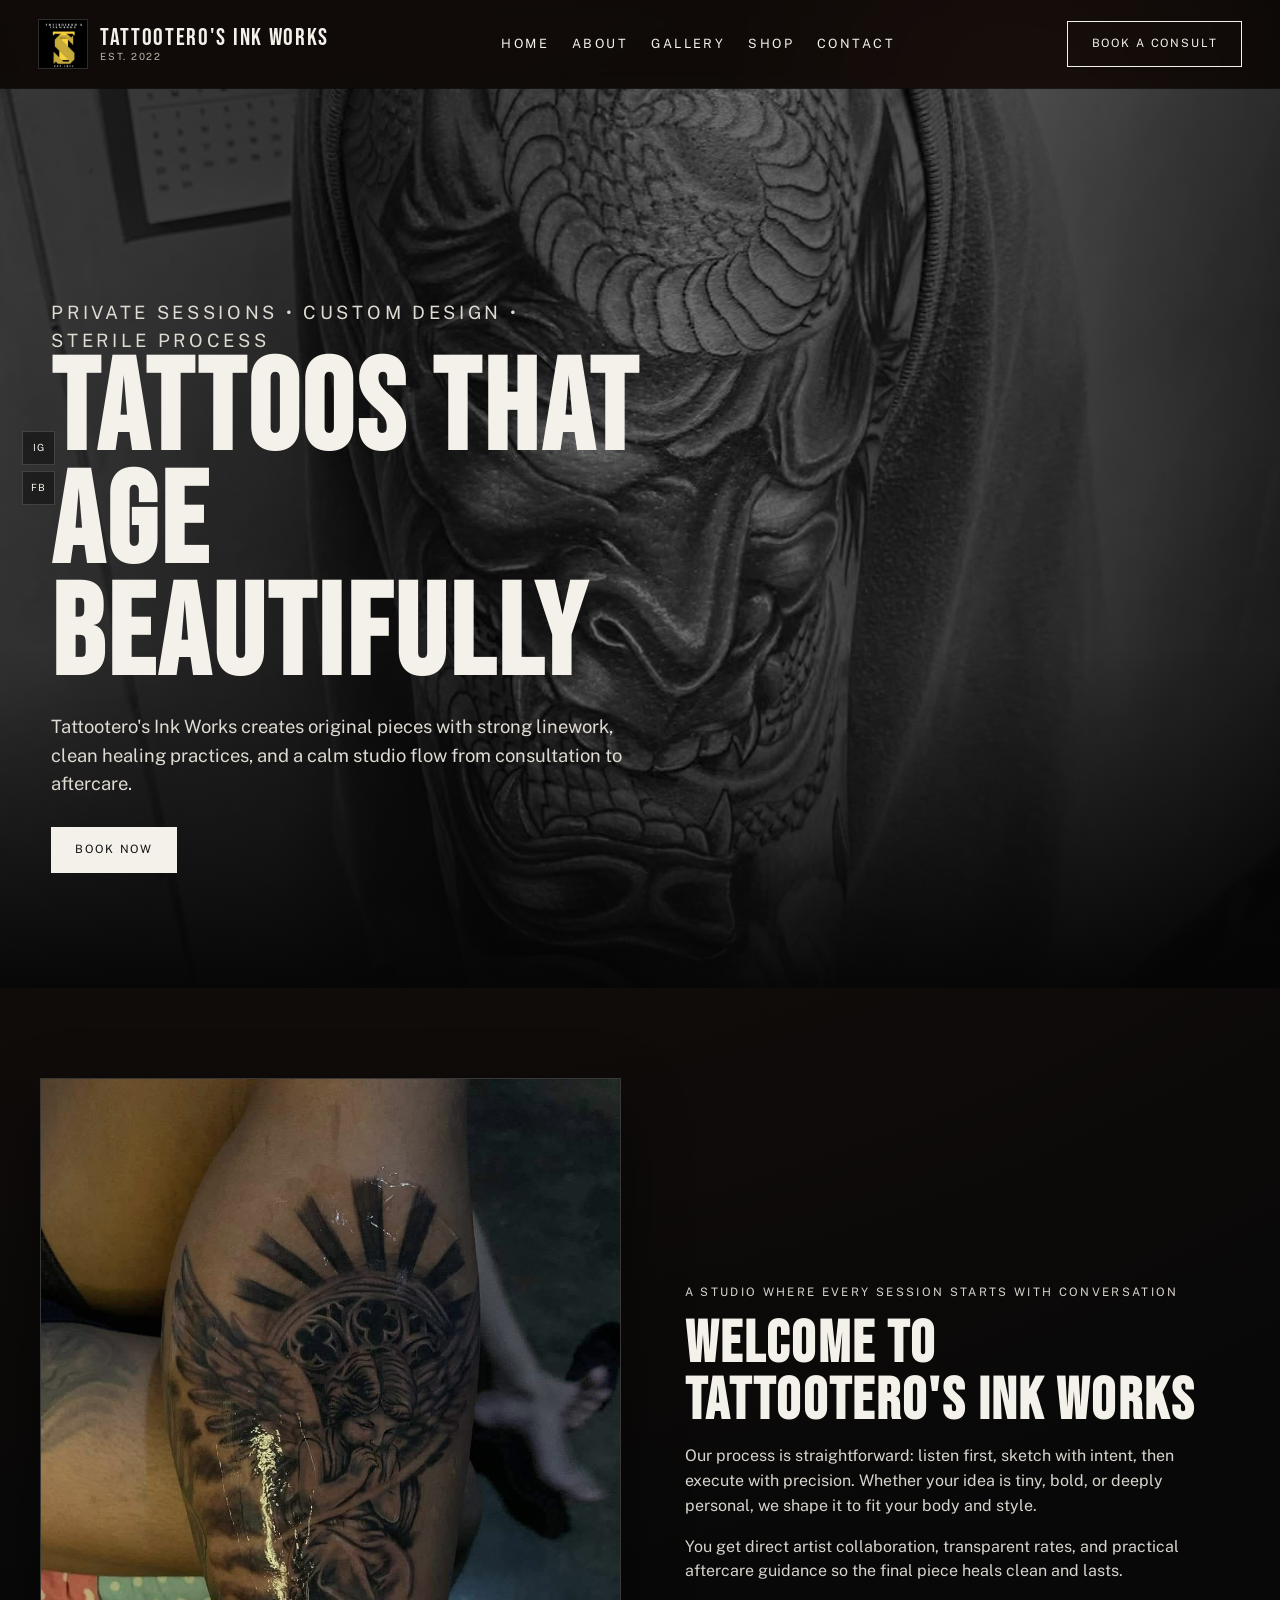
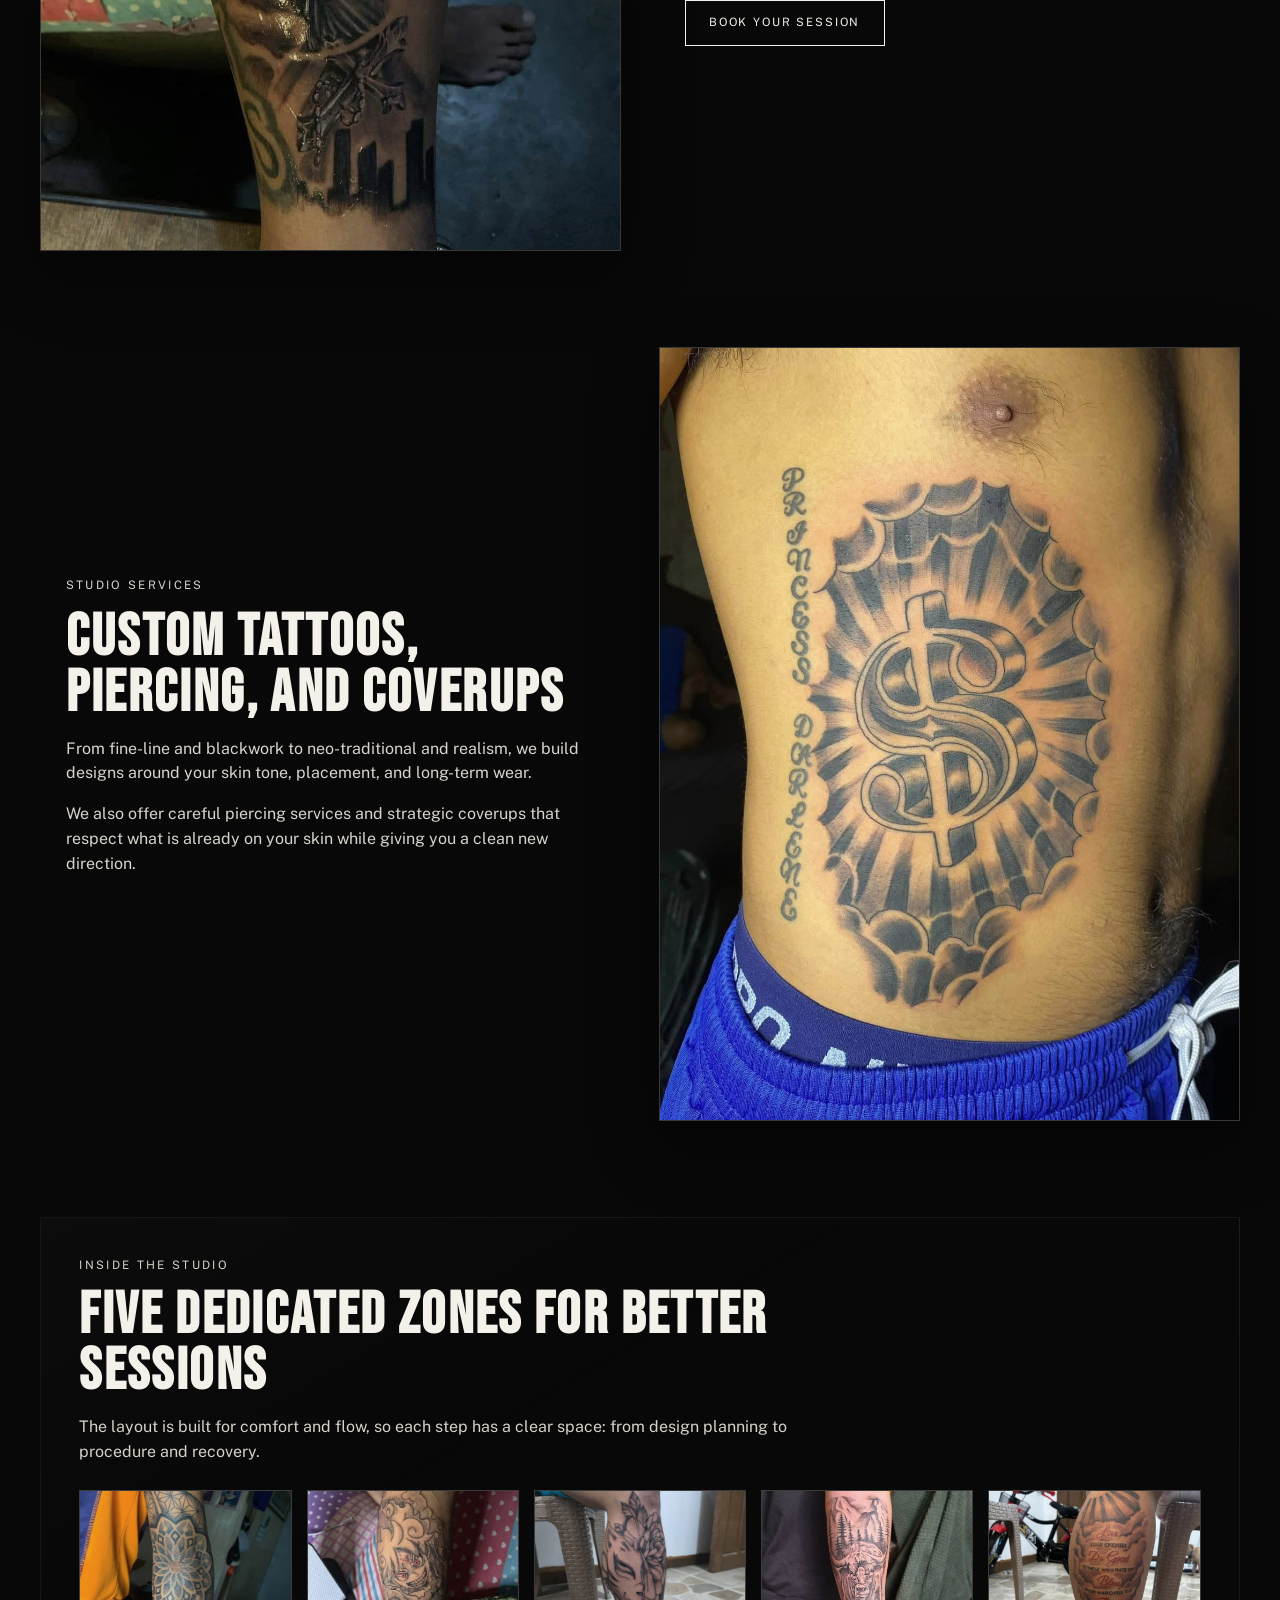
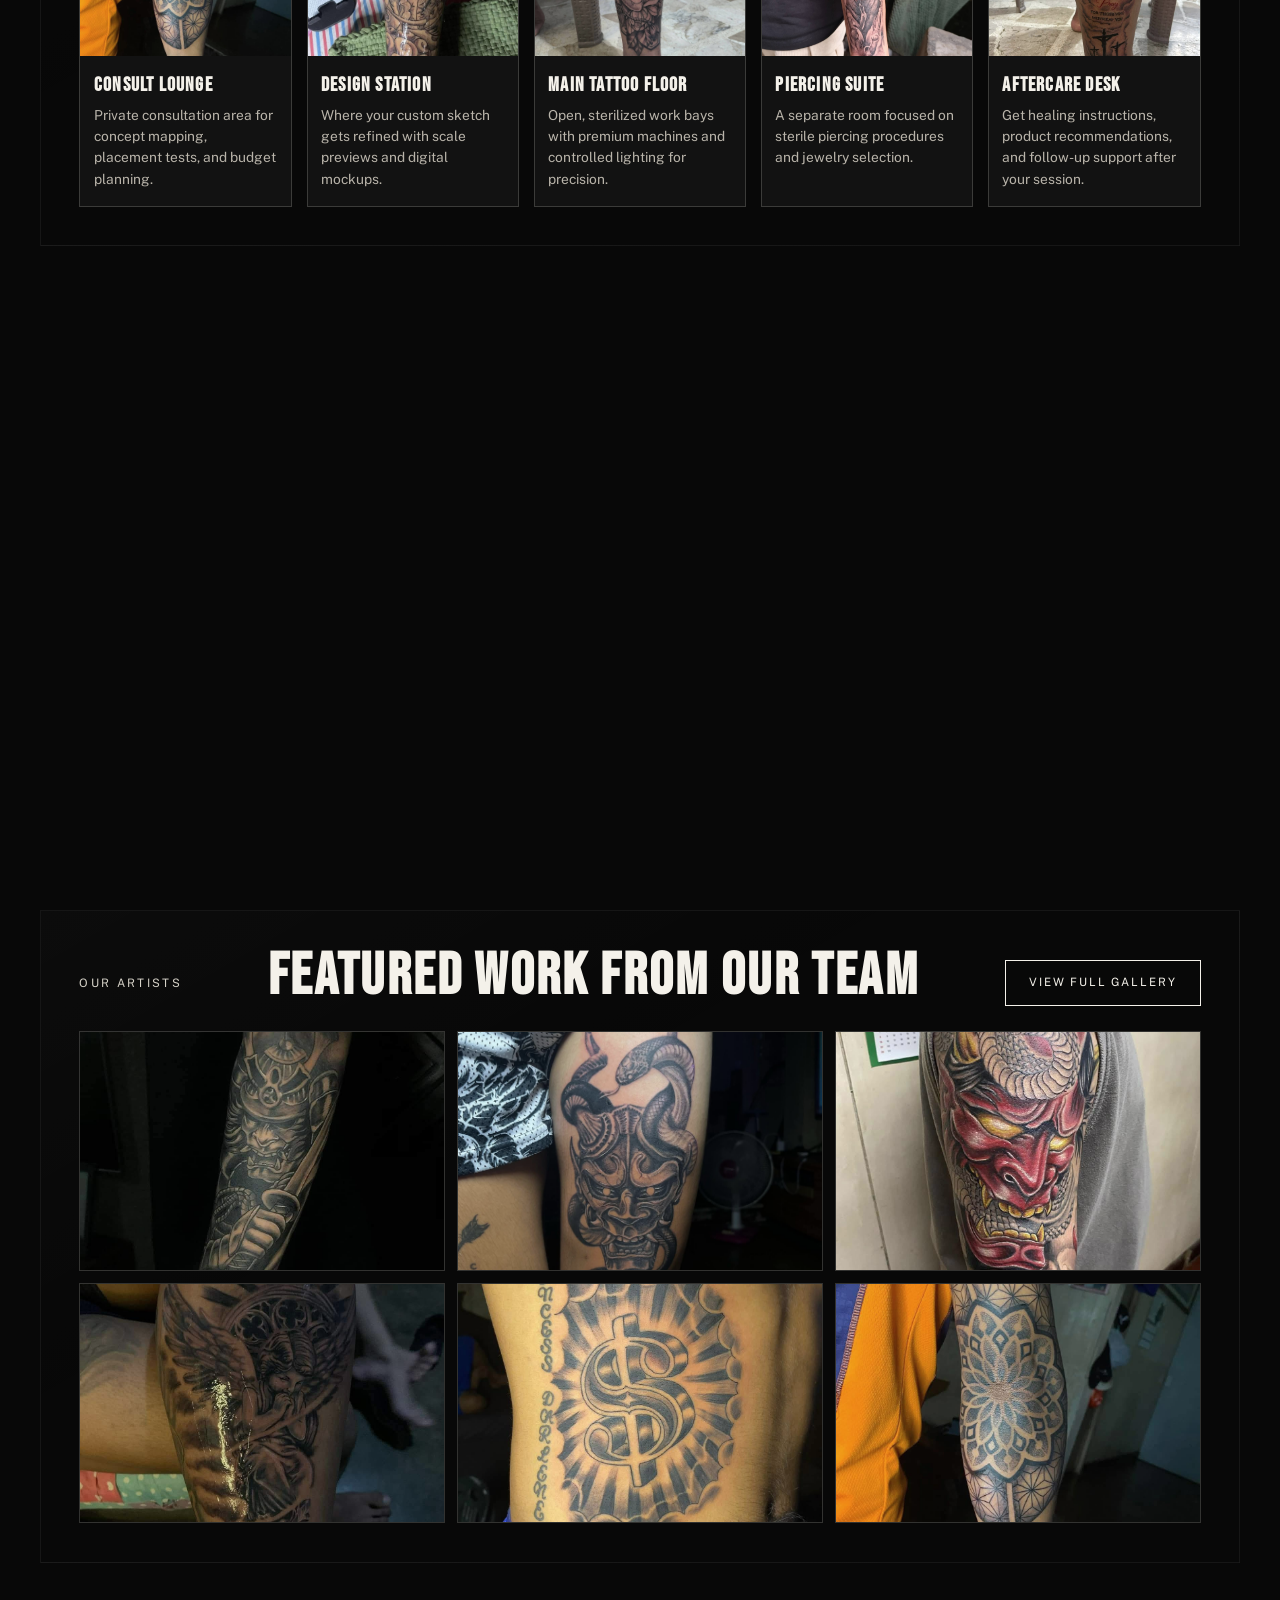
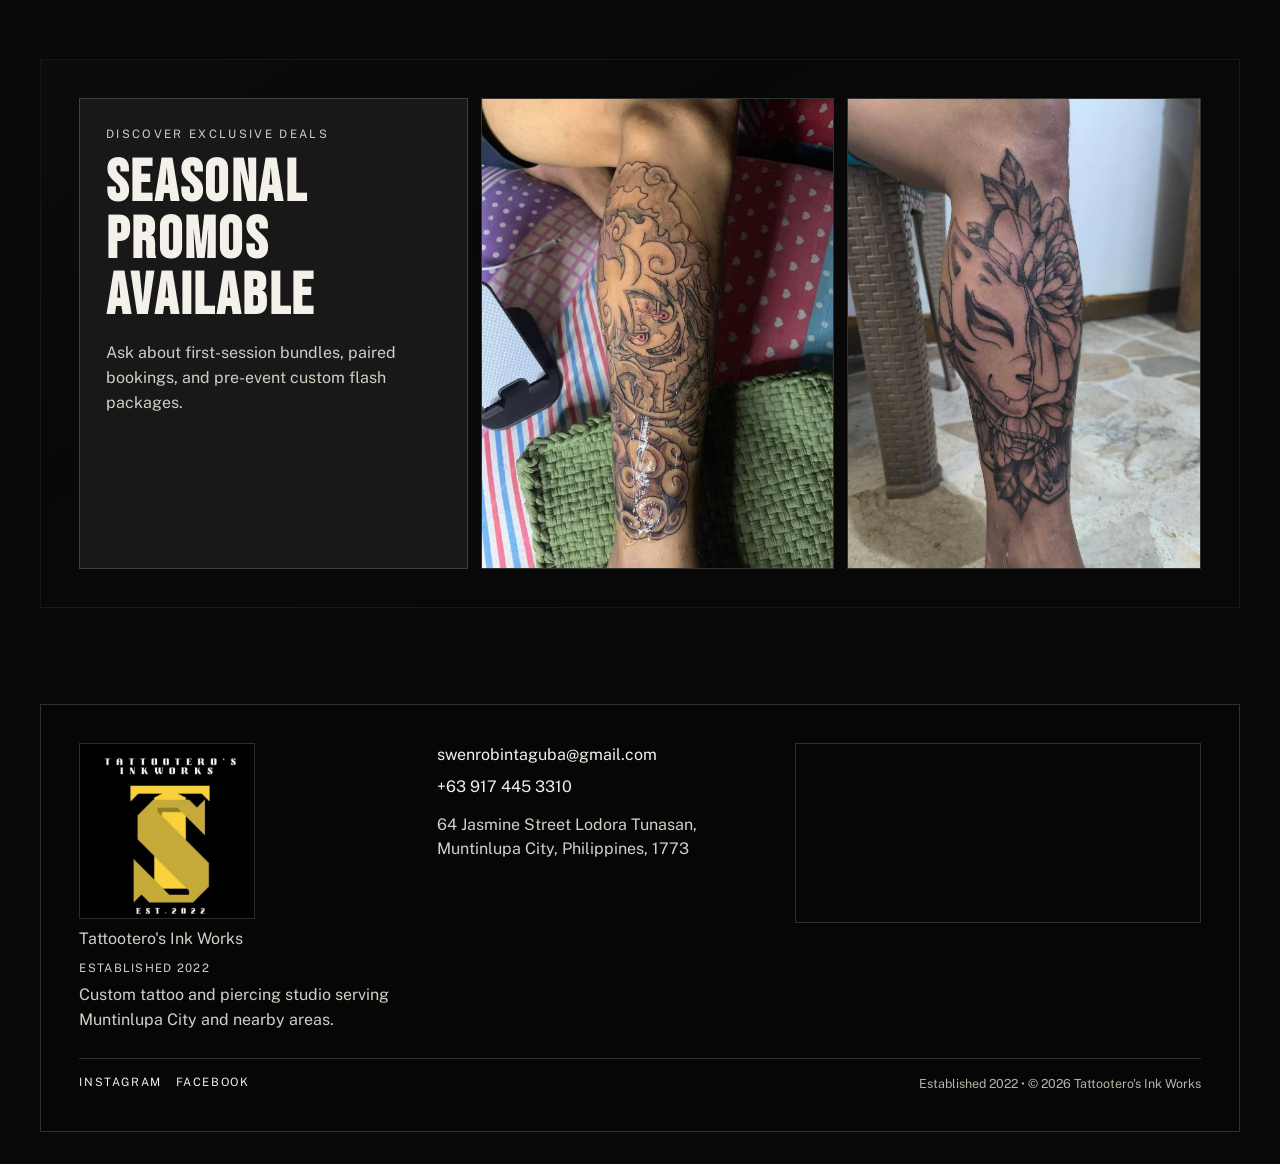
==== commit 72de9ecf: "Remove unused buttons and update shop link to point to shop.html" ====
--- a/swen_tatts/index.html
+++ b/swen_tatts/index.html
@@ -104,10 +104,6 @@
           We also offer careful piercing services and strategic coverups that respect what is already on your skin while giving you
           a clean new direction.
         </p>
-        <div class="button-row">
-          <a class="btn btn-outline" href="#gallery">Tattoos</a>
-          <a class="btn btn-outline" href="#gallery">Body Piercings</a>
-        </div>
       </div>
     </section>
 
@@ -154,7 +150,7 @@
         <p class="section-tag">In-House Shop</p>
         <h2>Aftercare Kits, Apparel, And Gift Cards</h2>
         <p>Grab essentials that protect your new ink and limited merch drops made for collectors.</p>
-        <a class="btn btn-primary" href="#contact">Shop</a>
+        <a class="btn btn-primary" href="shop.html">Shop</a>
       </div>
       <div class="shop-mosaic">
         <img src="images/previous%20works/9.jpg" alt="Merch display" />
@@ -185,7 +181,6 @@
         <p class="section-tag">Discover Exclusive Deals</p>
         <h2>Seasonal Promos Available</h2>
         <p>Ask about first-session bundles, paired bookings, and pre-event custom flash packages.</p>
-        <a class="btn btn-primary" href="tel:+639174453310">Viber</a>
       </div>
       <img src="images/previous%20works/5.jpg" alt="Tattoo promo visual" />
       <img src="images/previous%20works/6.jpg" alt="Tattoo promo visual 2" />
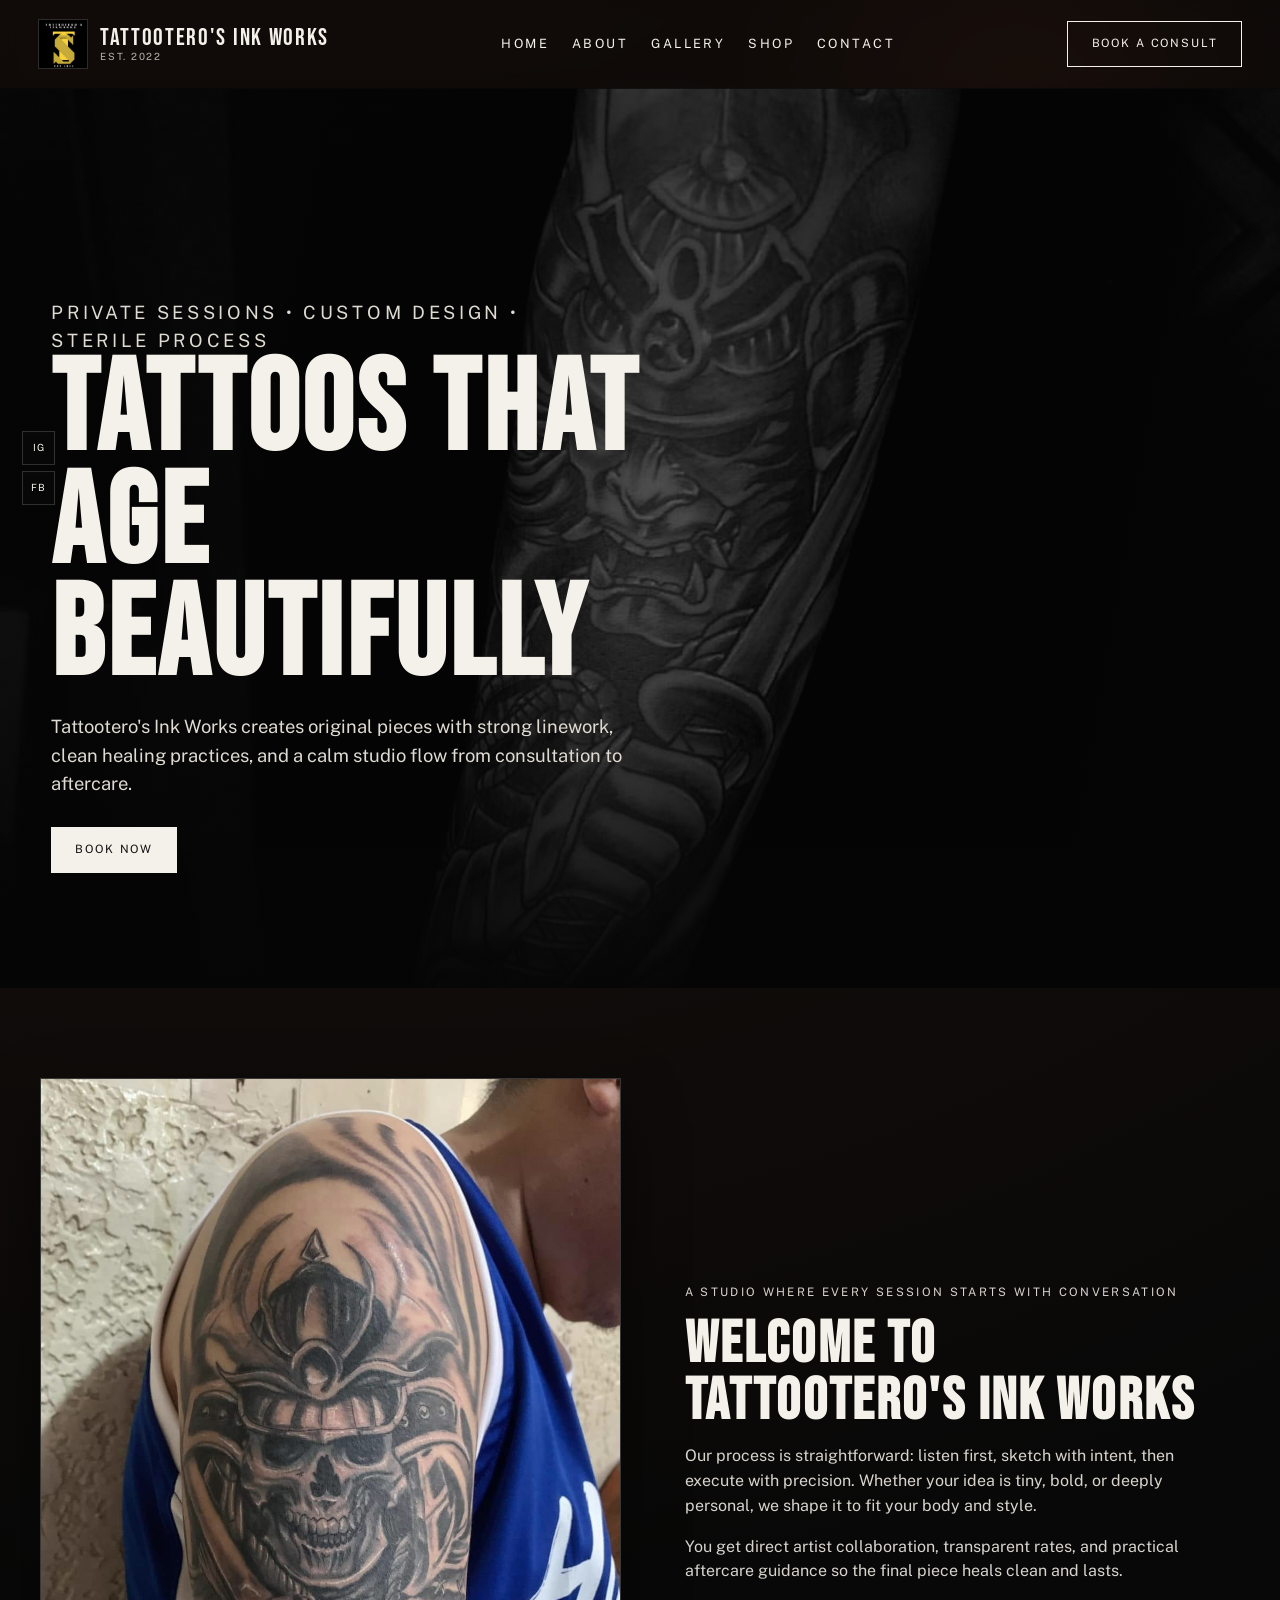
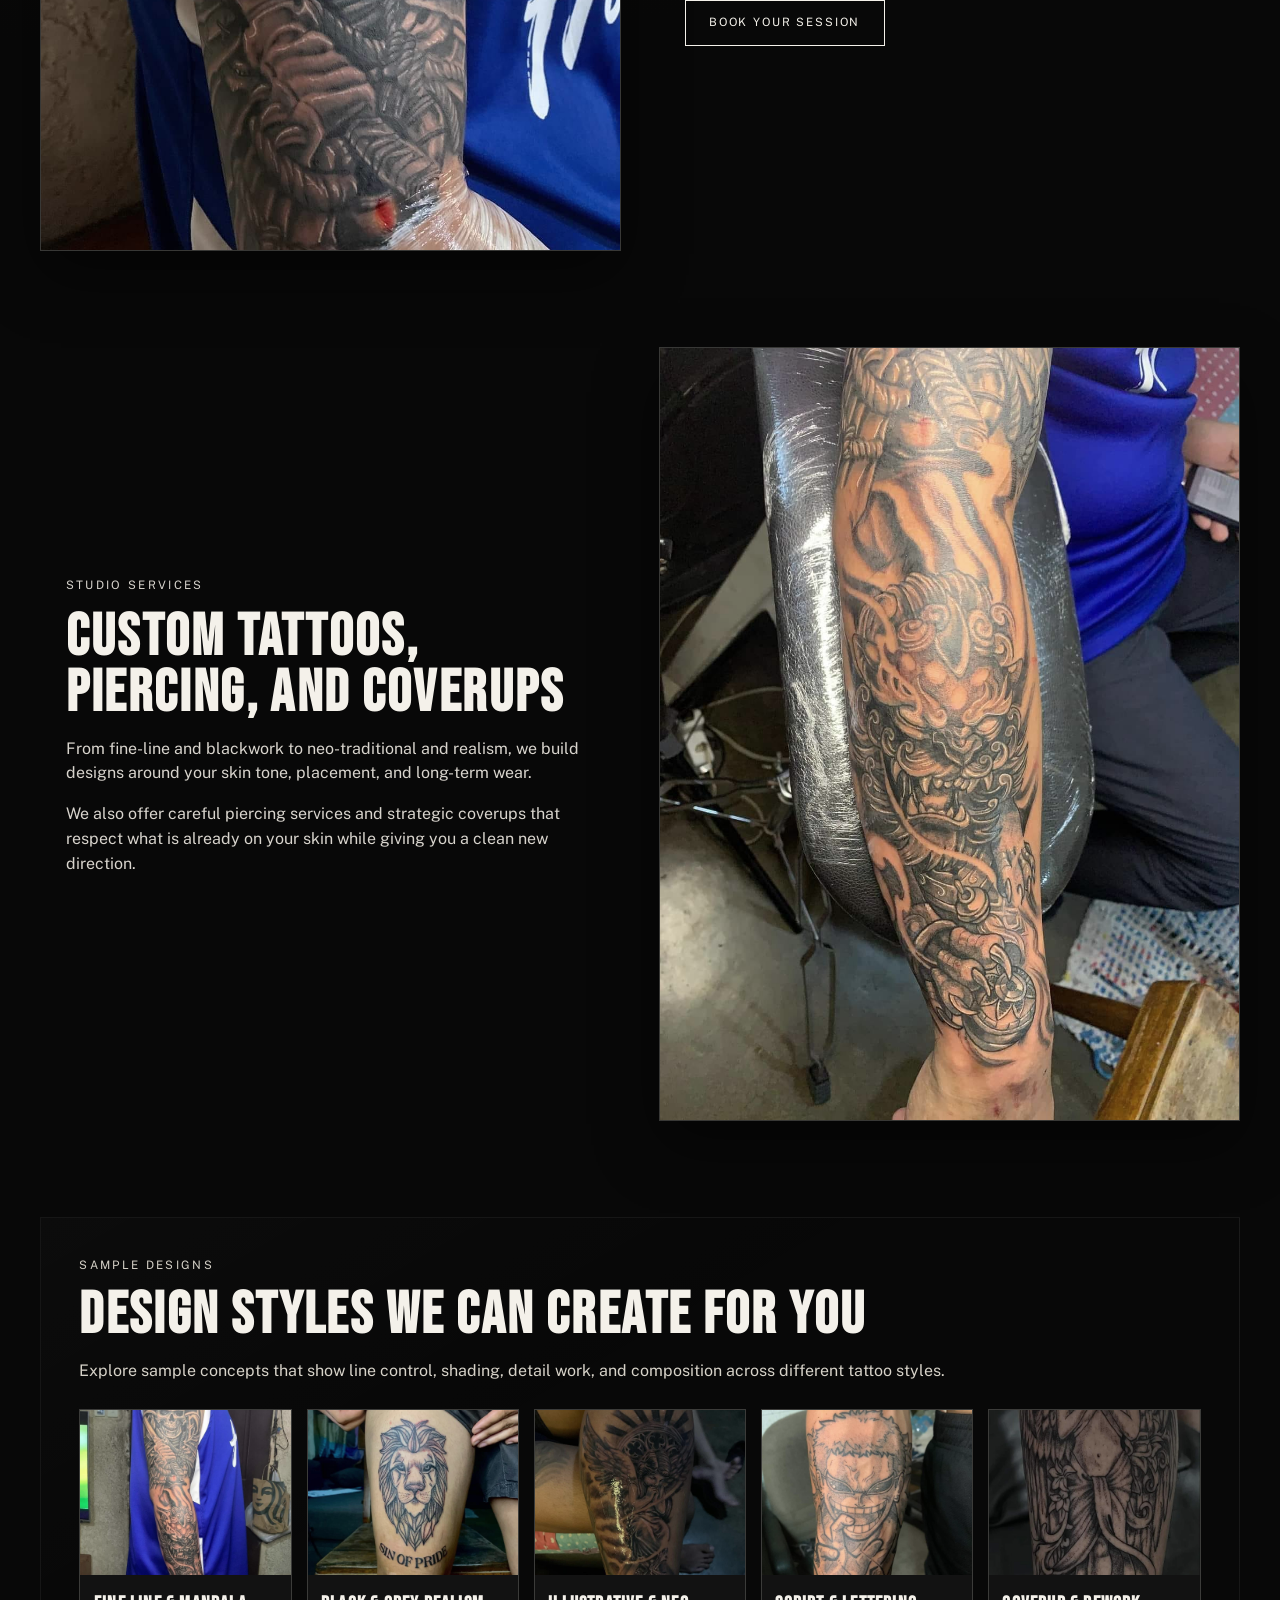
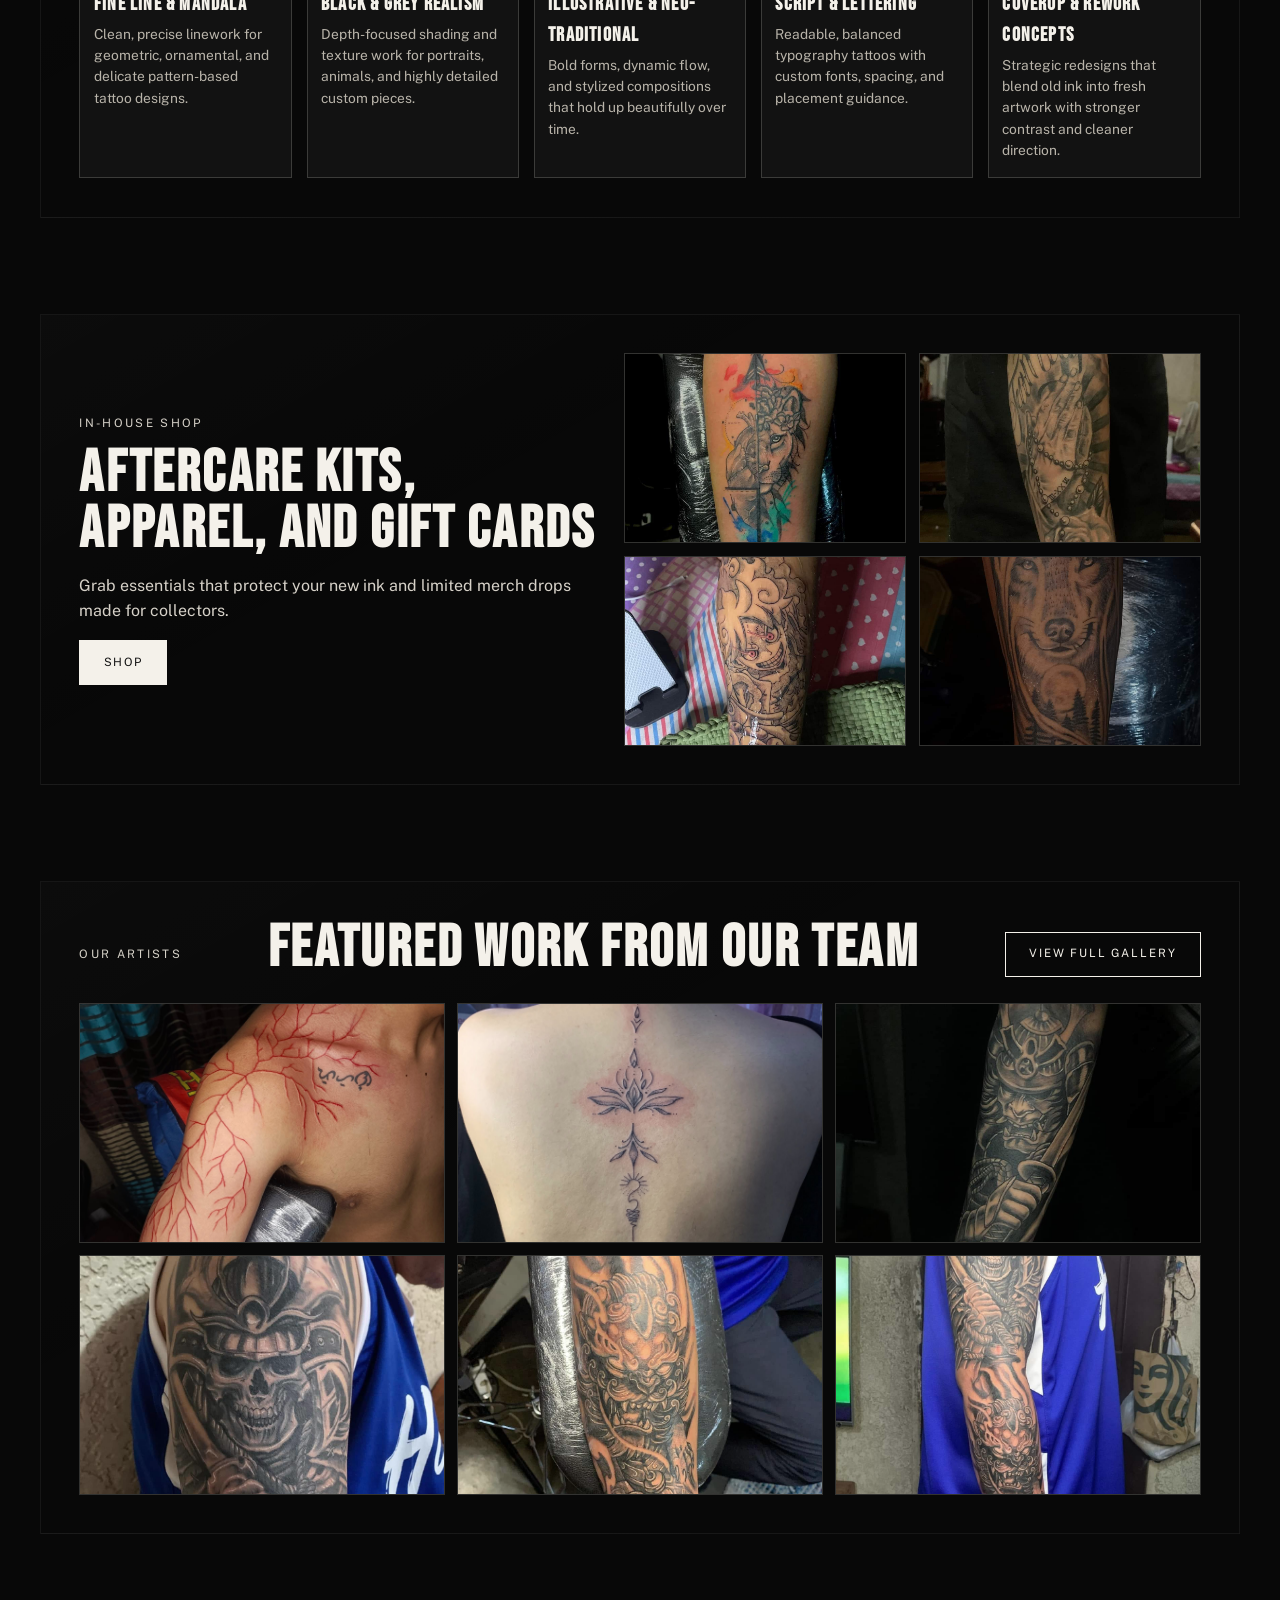
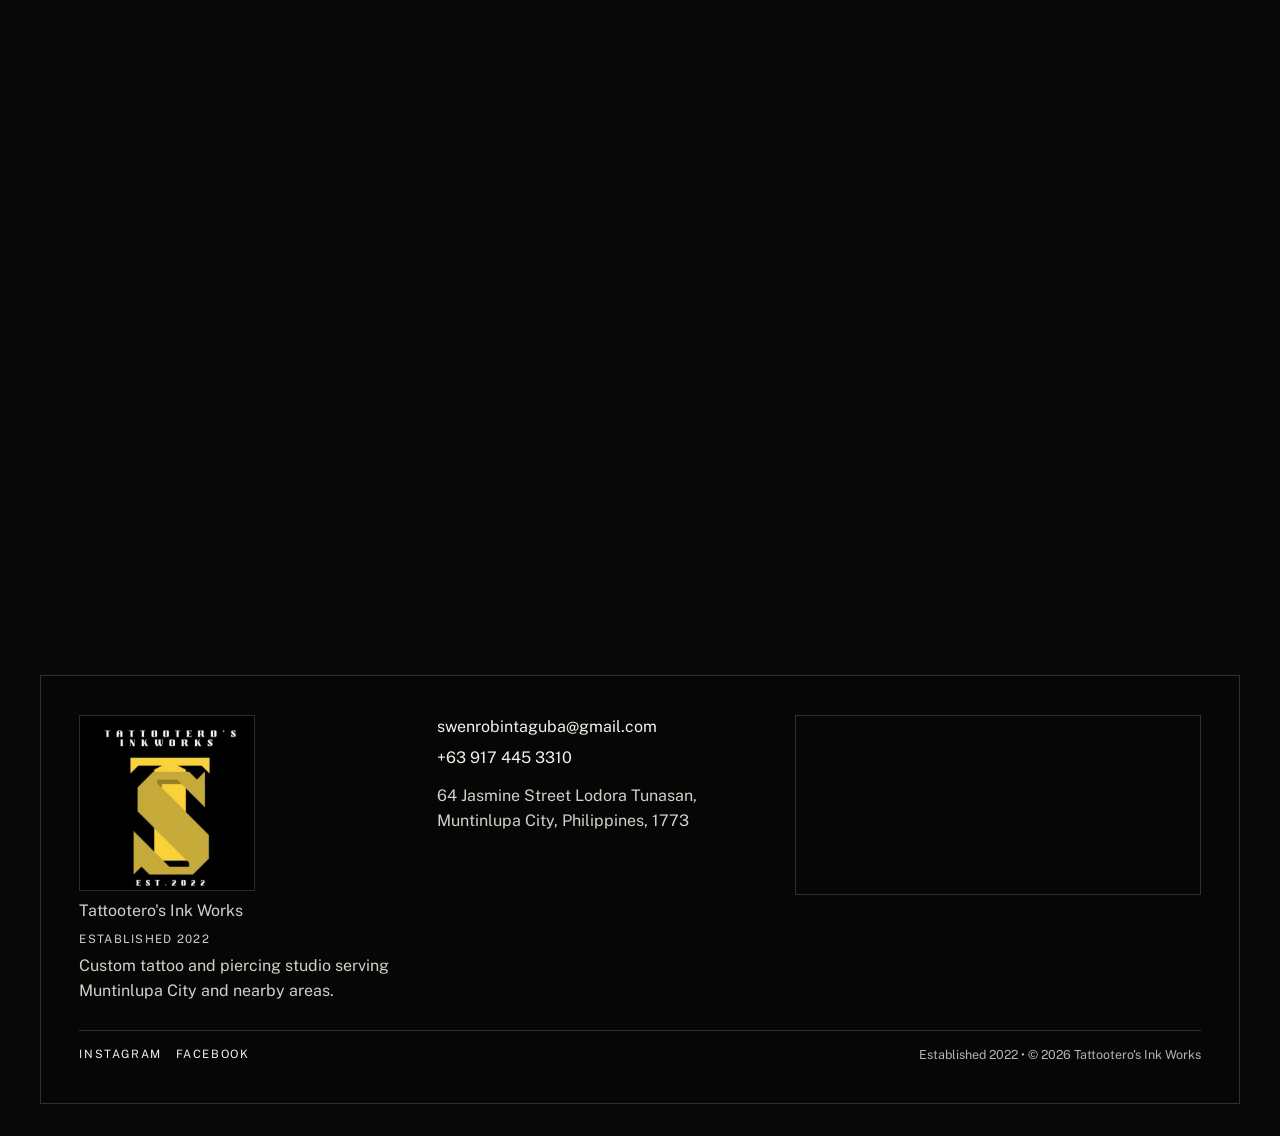
==== commit a74b64de: "Refactor code structure for improved readability and maintainability" ====
--- a/swen_tatts/index.html
+++ b/swen_tatts/index.html
@@ -109,38 +109,38 @@
 
     <section class="studios reveal" id="studios">
       <div class="section-head">
-        <p class="section-tag">Inside The Studio</p>
-        <h2>Five Dedicated Zones For Better Sessions</h2>
-        <p>
-          The layout is built for comfort and flow, so each step has a clear space: from design planning to procedure and recovery.
+        <p class="section-tag">Sample Designs</p>
+        <h2 class="sample-designs-title">Design Styles We Can Create For You</h2>
+        <p>
+          Explore sample concepts that show line control, shading, detail work, and composition across different tattoo styles.
         </p>
       </div>
 
       <div class="studio-grid">
         <article class="studio-card">
-          <img src="images/previous%20works/4.jpg" alt="Consult lounge" />
-          <h3>Consult Lounge</h3>
-          <p>Private consultation area for concept mapping, placement tests, and budget planning.</p>
-        </article>
-        <article class="studio-card">
-          <img src="images/previous%20works/5.jpg" alt="Design station" />
-          <h3>Design Station</h3>
-          <p>Where your custom sketch gets refined with scale previews and digital mockups.</p>
-        </article>
-        <article class="studio-card">
-          <img src="images/previous%20works/6.jpg" alt="Main tattoo floor" />
-          <h3>Main Tattoo Floor</h3>
-          <p>Open, sterilized work bays with premium machines and controlled lighting for precision.</p>
-        </article>
-        <article class="studio-card">
-          <img src="images/previous%20works/7.jpg" alt="Piercing suite" />
-          <h3>Piercing Suite</h3>
-          <p>A separate room focused on sterile piercing procedures and jewelry selection.</p>
-        </article>
-        <article class="studio-card">
-          <img src="images/previous%20works/8.jpg" alt="Aftercare counter" />
-          <h3>Aftercare Desk</h3>
-          <p>Get healing instructions, product recommendations, and follow-up support after your session.</p>
+          <img src="images/previous%20works/4.jpg" alt="Fine line mandala tattoo sample" />
+          <h3>Fine Line & Mandala</h3>
+          <p>Clean, precise linework for geometric, ornamental, and delicate pattern-based tattoo designs.</p>
+        </article>
+        <article class="studio-card">
+          <img src="images/previous%20works/5.jpg" alt="Black and grey realism tattoo sample" />
+          <h3>Black & Grey Realism</h3>
+          <p>Depth-focused shading and texture work for portraits, animals, and highly detailed custom pieces.</p>
+        </article>
+        <article class="studio-card">
+          <img src="images/previous%20works/6.jpg" alt="Custom illustrative tattoo sample" />
+          <h3>Illustrative & Neo-Traditional</h3>
+          <p>Bold forms, dynamic flow, and stylized compositions that hold up beautifully over time.</p>
+        </article>
+        <article class="studio-card">
+          <img src="images/previous%20works/7.jpg" alt="Script and lettering tattoo sample" />
+          <h3>Script & Lettering</h3>
+          <p>Readable, balanced typography tattoos with custom fonts, spacing, and placement guidance.</p>
+        </article>
+        <article class="studio-card">
+          <img src="images/previous%20works/8.jpg" alt="Coverup and rework tattoo sample" />
+          <h3>Coverup & Rework Concepts</h3>
+          <p>Strategic redesigns that blend old ink into fresh artwork with stronger contrast and cleaner direction.</p>
         </article>
       </div>
     </section>
--- a/swen_tatts/styles.css
+++ b/swen_tatts/styles.css
@@ -390,6 +390,20 @@
 .section-head {
   max-width: 740px;
   margin-bottom: 1.6rem;
+}
+
+.sample-designs-title {
+  font-size: clamp(1.7rem, 4vw, 3.2rem);
+}
+
+@media (min-width: 1100px) {
+  .studios .section-head {
+    max-width: 100%;
+  }
+
+  .sample-designs-title {
+    white-space: nowrap;
+  }
 }
 
 .section-head p {
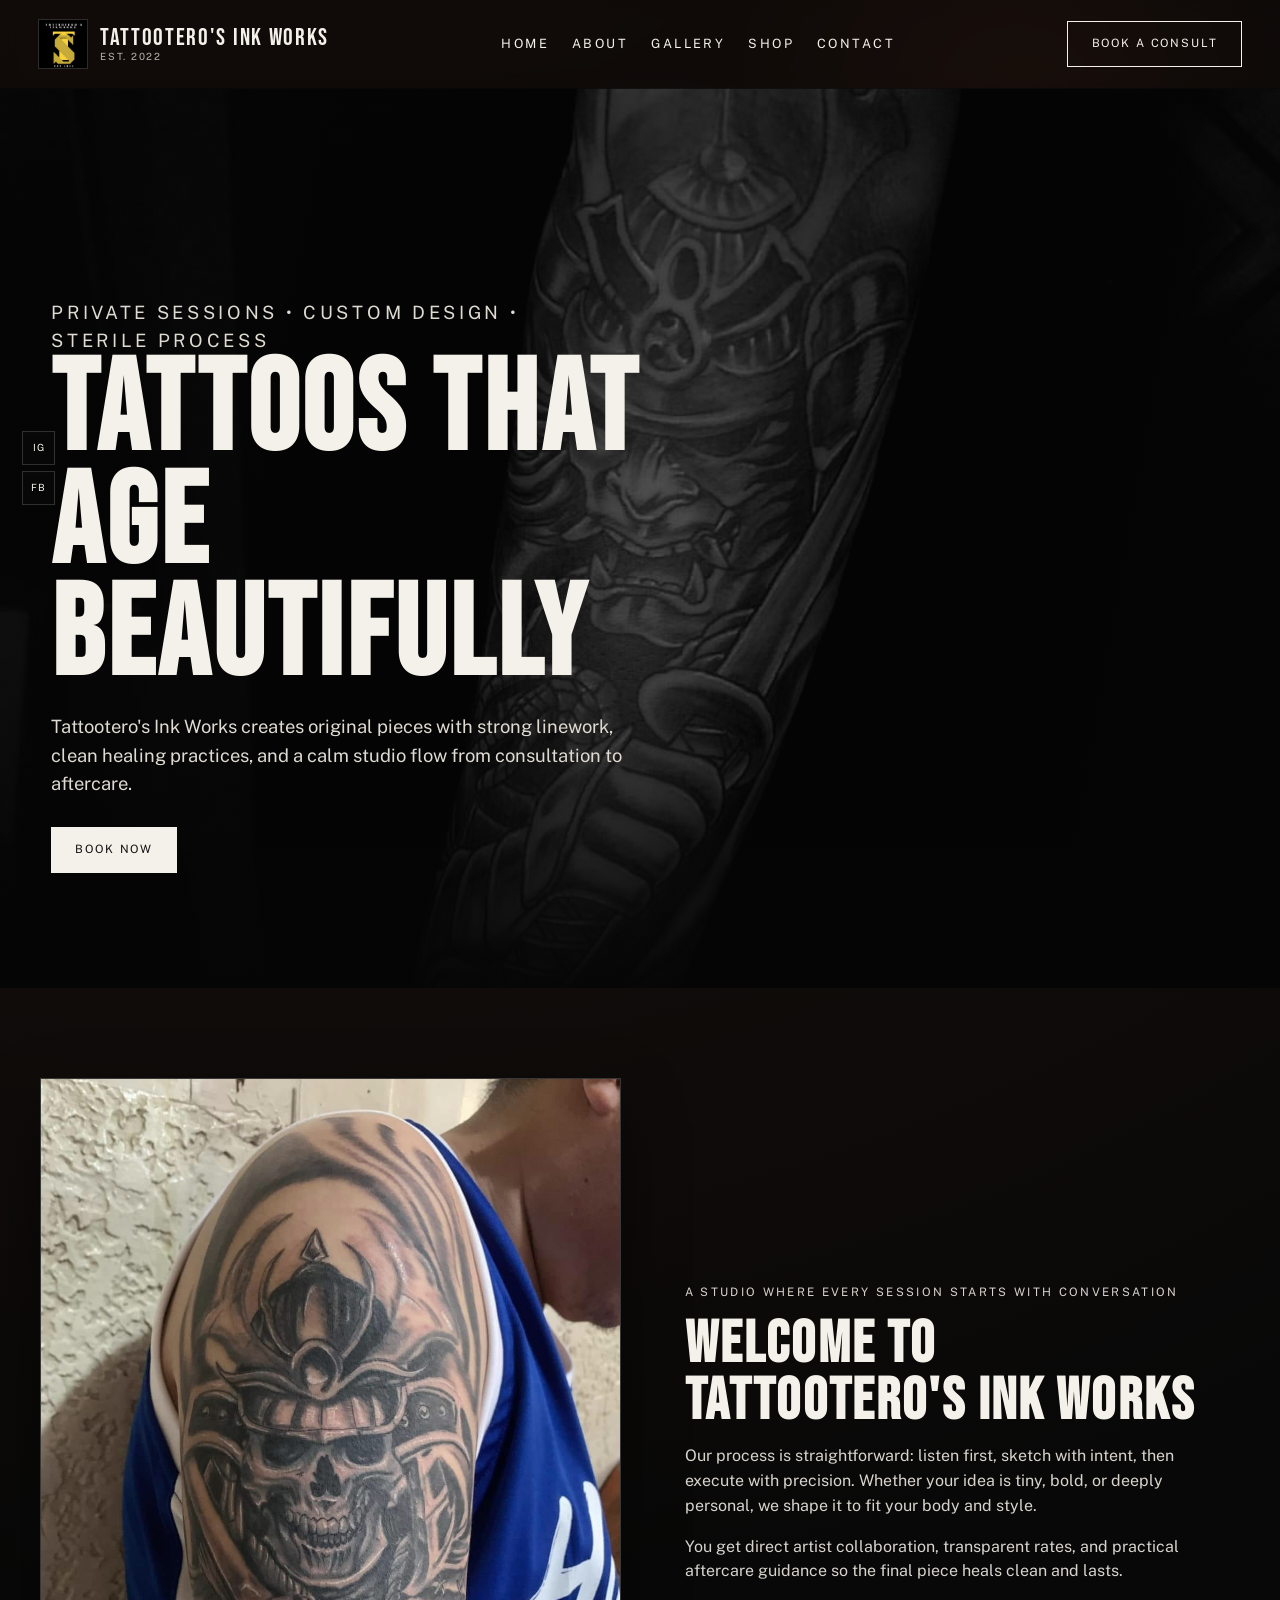
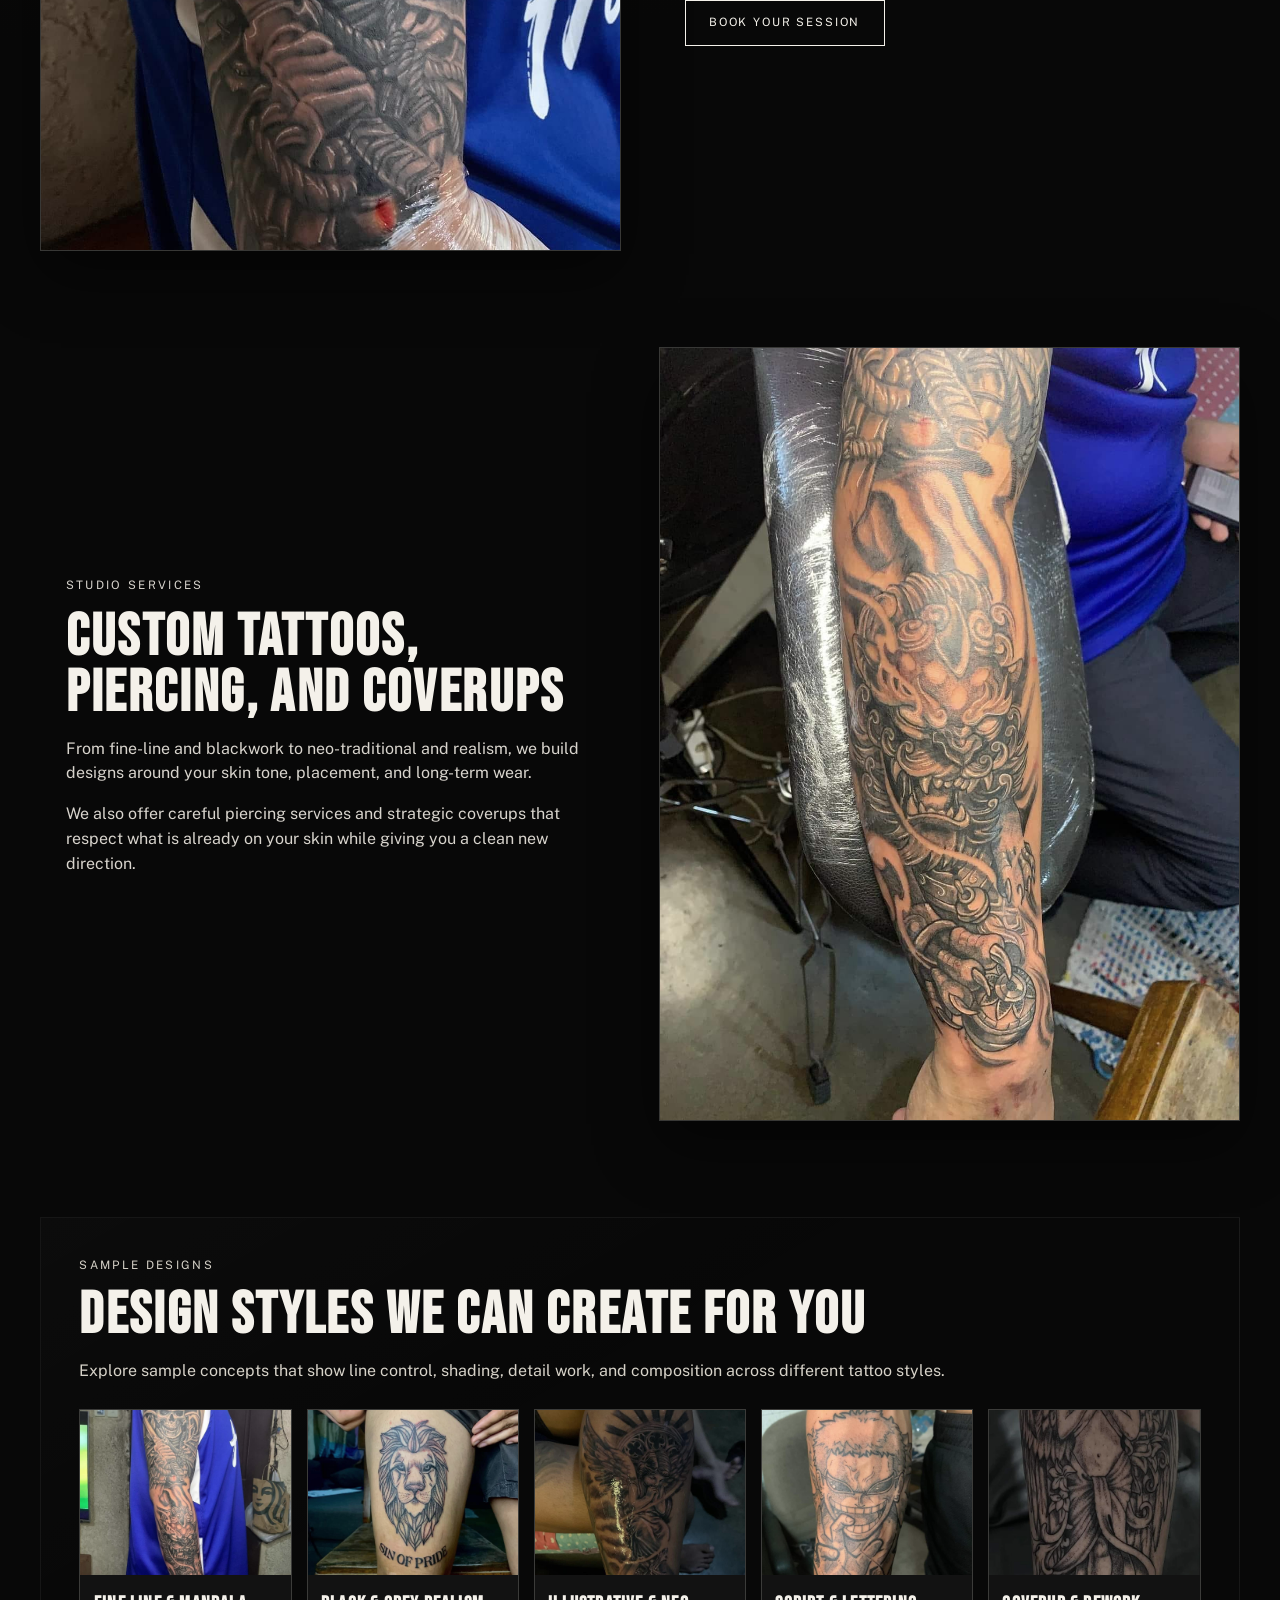
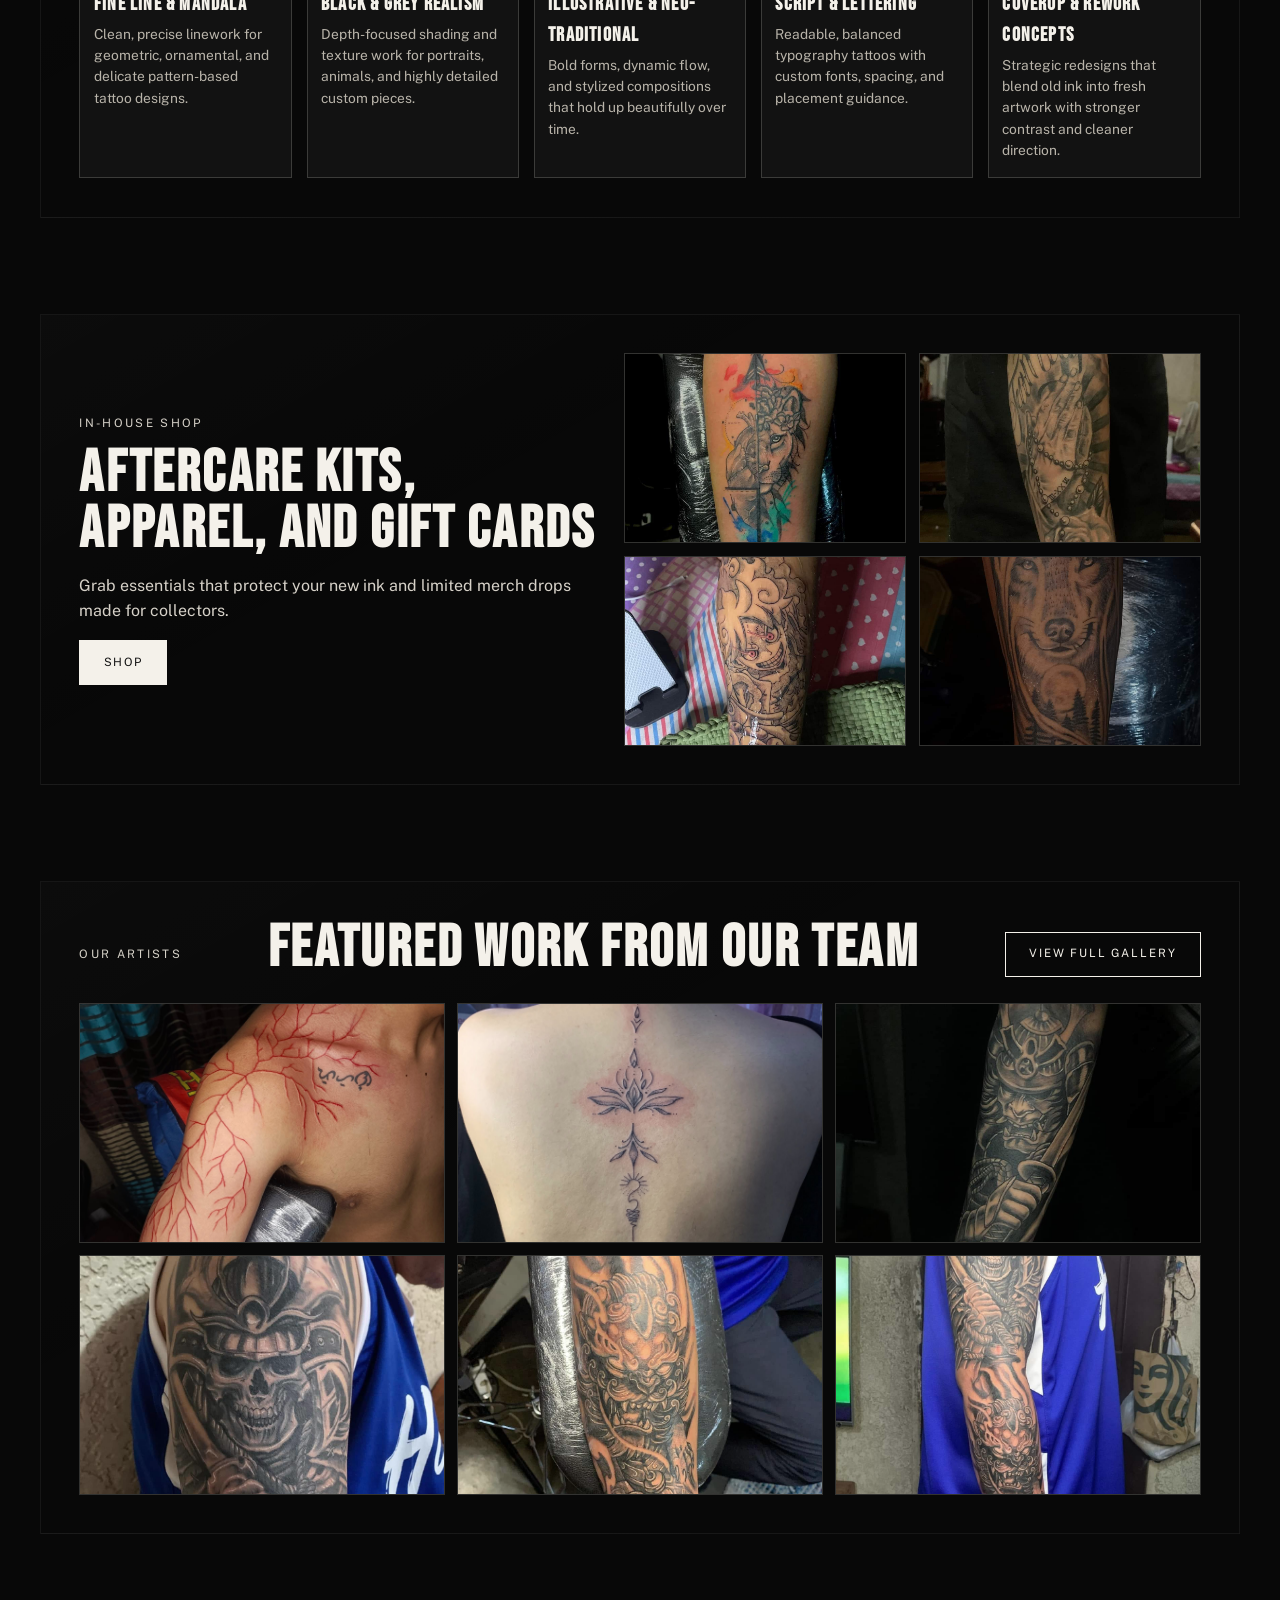
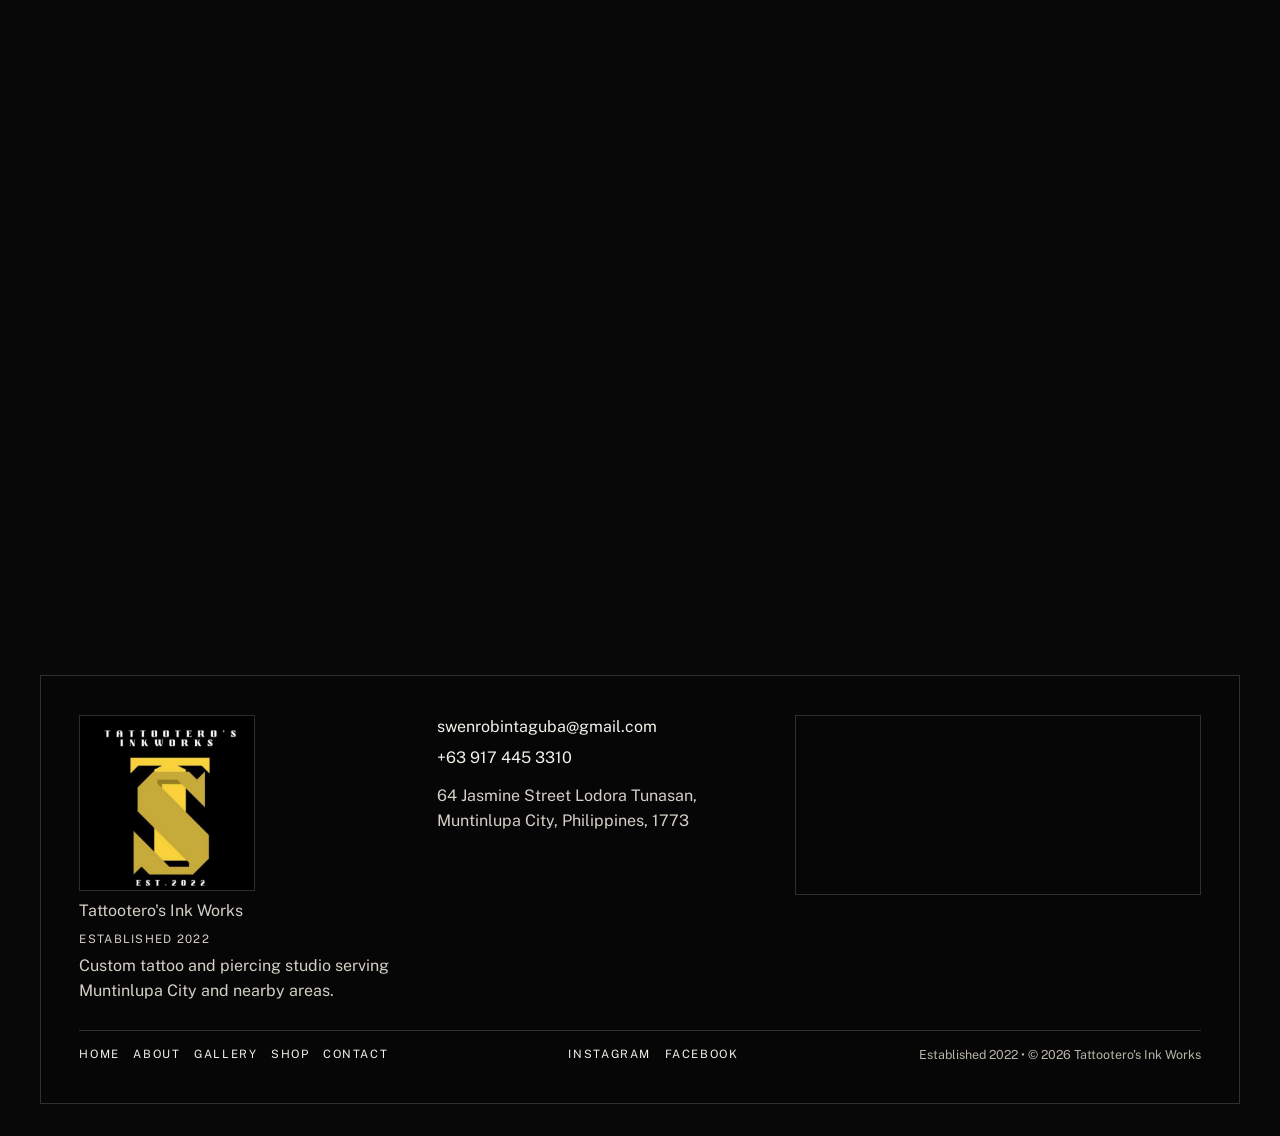
==== commit f34f9062: "Add about and gallery pages; update navigation and footer links" ====
--- a/swen_tatts/index.html
+++ b/swen_tatts/index.html
@@ -31,8 +31,8 @@
 
     <nav class="site-nav" id="site-nav" aria-label="Main">
       <a href="#home">Home</a>
-      <a href="#about">About</a>
-      <a href="#gallery">Gallery</a>
+      <a href="about.html">About</a>
+      <a href="gallery.html">Gallery</a>
       <a href="shop.html">Shop</a>
       <a href="#contact">Contact</a>
     </nav>
@@ -164,7 +164,7 @@
       <div class="section-head artists-head">
         <p class="section-tag">Our Artists</p>
         <h2>Featured Work From Our Team</h2>
-        <a class="btn btn-outline" href="#">View Full Gallery</a>
+        <a class="btn btn-outline" href="gallery.html">View Full Gallery</a>
       </div>
       <div class="artist-grid">
         <img src="images/previous%20works/13.jpg" alt="Tattoo artwork 1" />
@@ -209,6 +209,13 @@
     ></iframe>
 
     <div class="footer-meta">
+      <ul class="quick-links" aria-label="Quick links">
+        <li><a href="index.html">Home</a></li>
+        <li><a href="about.html">About</a></li>
+        <li><a href="gallery.html">Gallery</a></li>
+        <li><a href="shop.html">Shop</a></li>
+        <li><a href="index.html#contact">Contact</a></li>
+      </ul>
       <ul aria-label="Social links">
         <li><a href="https://www.instagram.com/tattoteros.inkworks">Instagram</a></li>
         <li><a href="https://www.facebook.com/profile.php?id=61572030596200">Facebook</a></li>
--- a/swen_tatts/styles.css
+++ b/swen_tatts/styles.css
@@ -488,6 +488,14 @@
   gap: 0.75rem;
 }
 
+.gallery-page #gallery.artists {
+  width: min(1380px, calc(100% - 2rem));
+}
+
+.gallery-page .artist-grid {
+  grid-template-columns: repeat(4, minmax(0, 1fr));
+}
+
 .artist-grid img {
   height: 240px;
   width: 100%;
@@ -583,6 +591,7 @@
   border-top: 1px solid var(--line);
   padding-top: 0.9rem;
   display: flex;
+  flex-wrap: wrap;
   align-items: center;
   justify-content: space-between;
   gap: 0.9rem;
@@ -609,6 +618,10 @@
   color: var(--muted);
 }
 
+.quick-links {
+  margin-right: auto;
+}
+
 .reveal {
   opacity: 1;
   transform: translateY(0);
@@ -653,6 +666,10 @@
 }
 
 @media (max-width: 1100px) {
+  .gallery-page .artist-grid {
+    grid-template-columns: repeat(3, minmax(0, 1fr));
+  }
+
   .studio-grid {
     grid-template-columns: repeat(3, minmax(0, 1fr));
   }
@@ -671,6 +688,10 @@
 }
 
 @media (max-width: 860px) {
+  .gallery-page .artist-grid {
+    grid-template-columns: repeat(2, minmax(0, 1fr));
+  }
+
   .site-header {
     grid-template-columns: auto auto;
   }
@@ -749,6 +770,10 @@
 }
 
 @media (max-width: 540px) {
+  .gallery-page #gallery.artists {
+    width: min(1200px, calc(100% - 1.1rem));
+  }
+
   main {
     padding-top: 4.8rem;
   }
@@ -784,3 +809,10 @@
     height: 190px;
   }
 }
+
+
+  .artist-grid img.gallery-fallback {
+    object-fit: contain;
+    background: #0f0f0f;
+    padding: 1rem;
+  }
